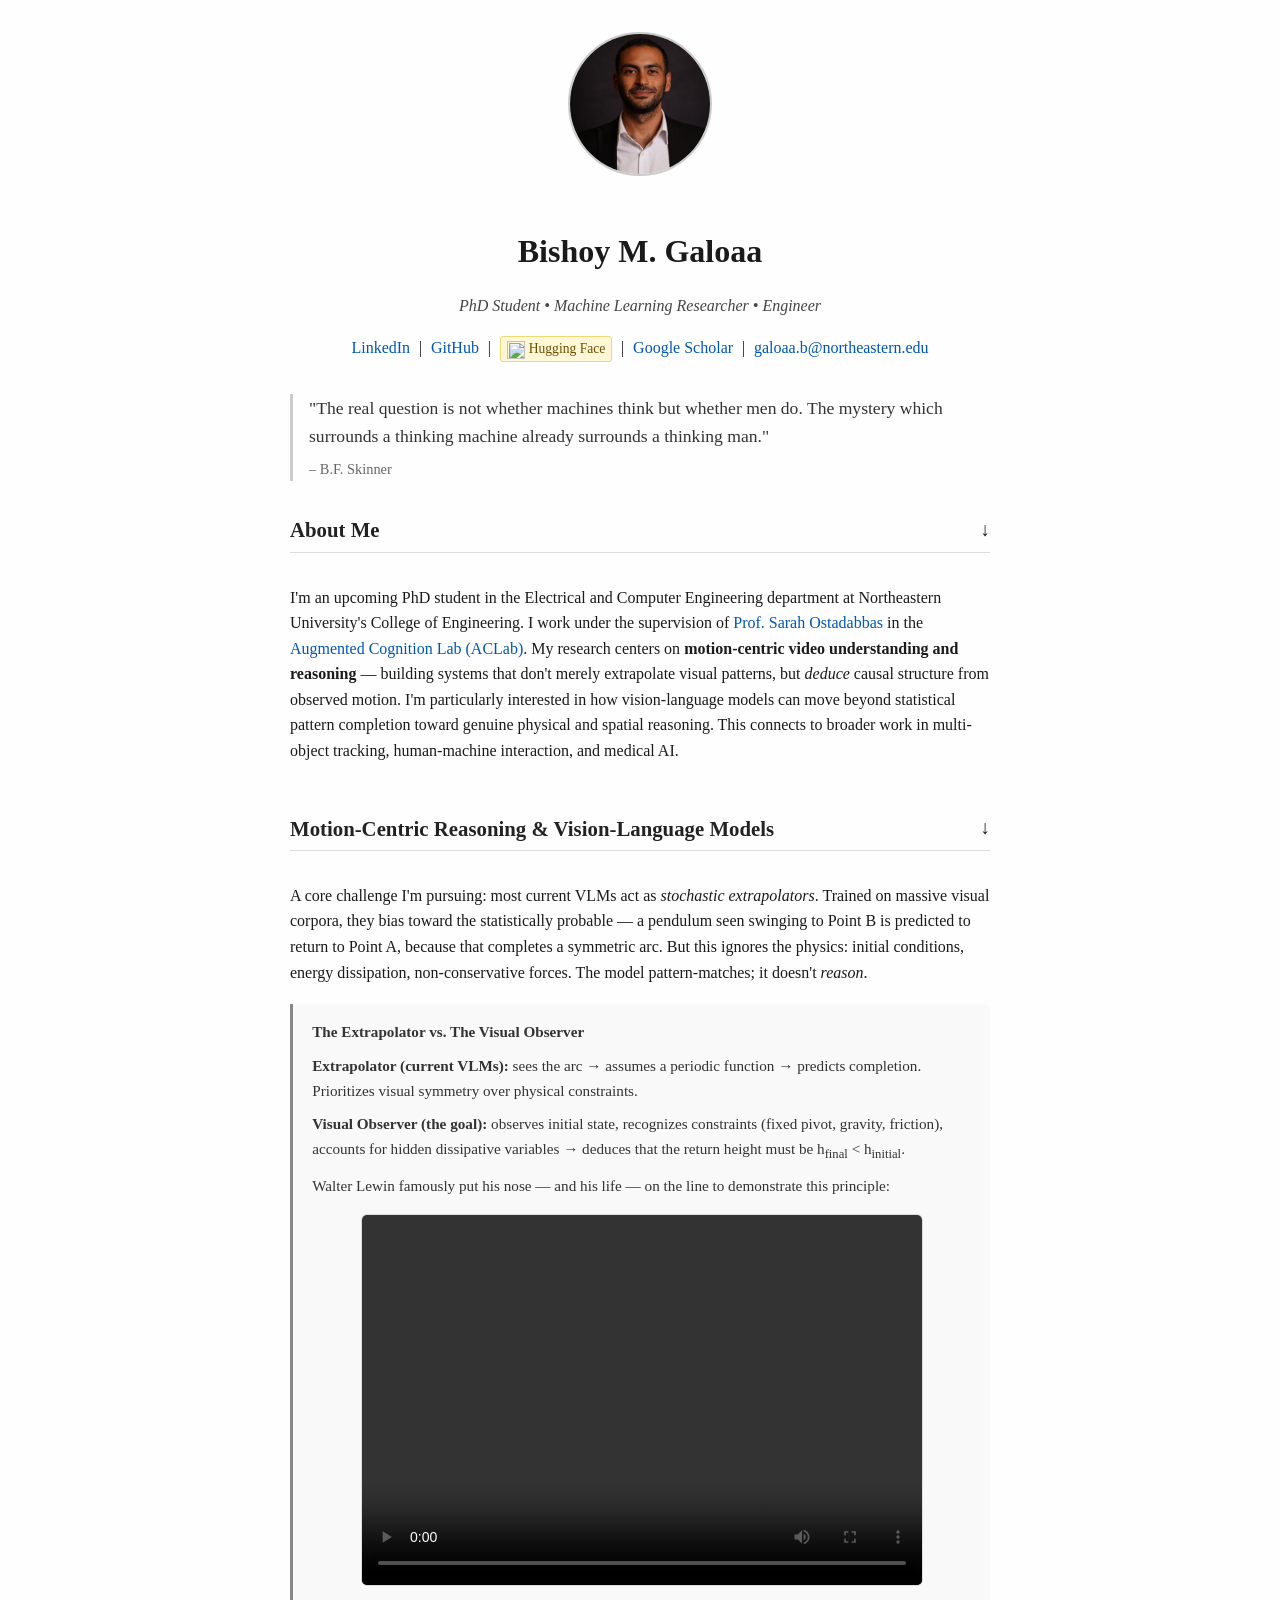
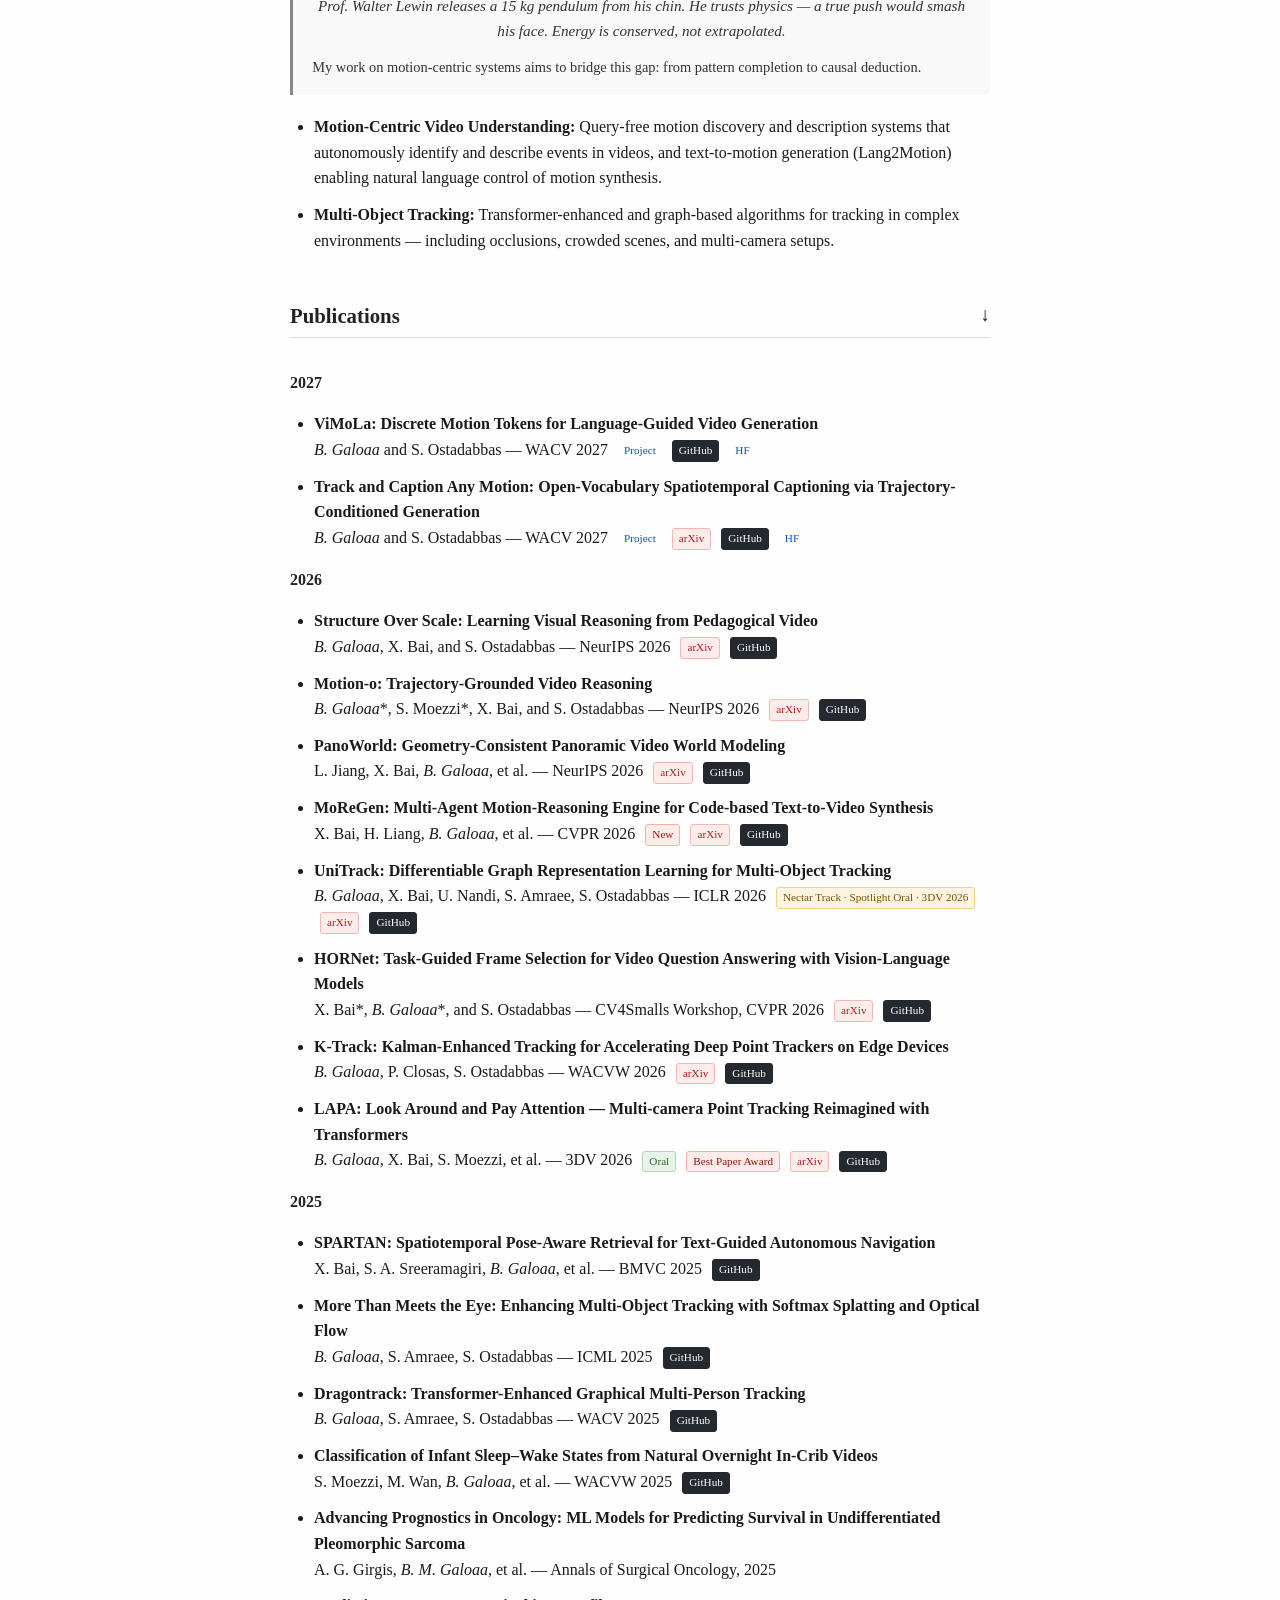
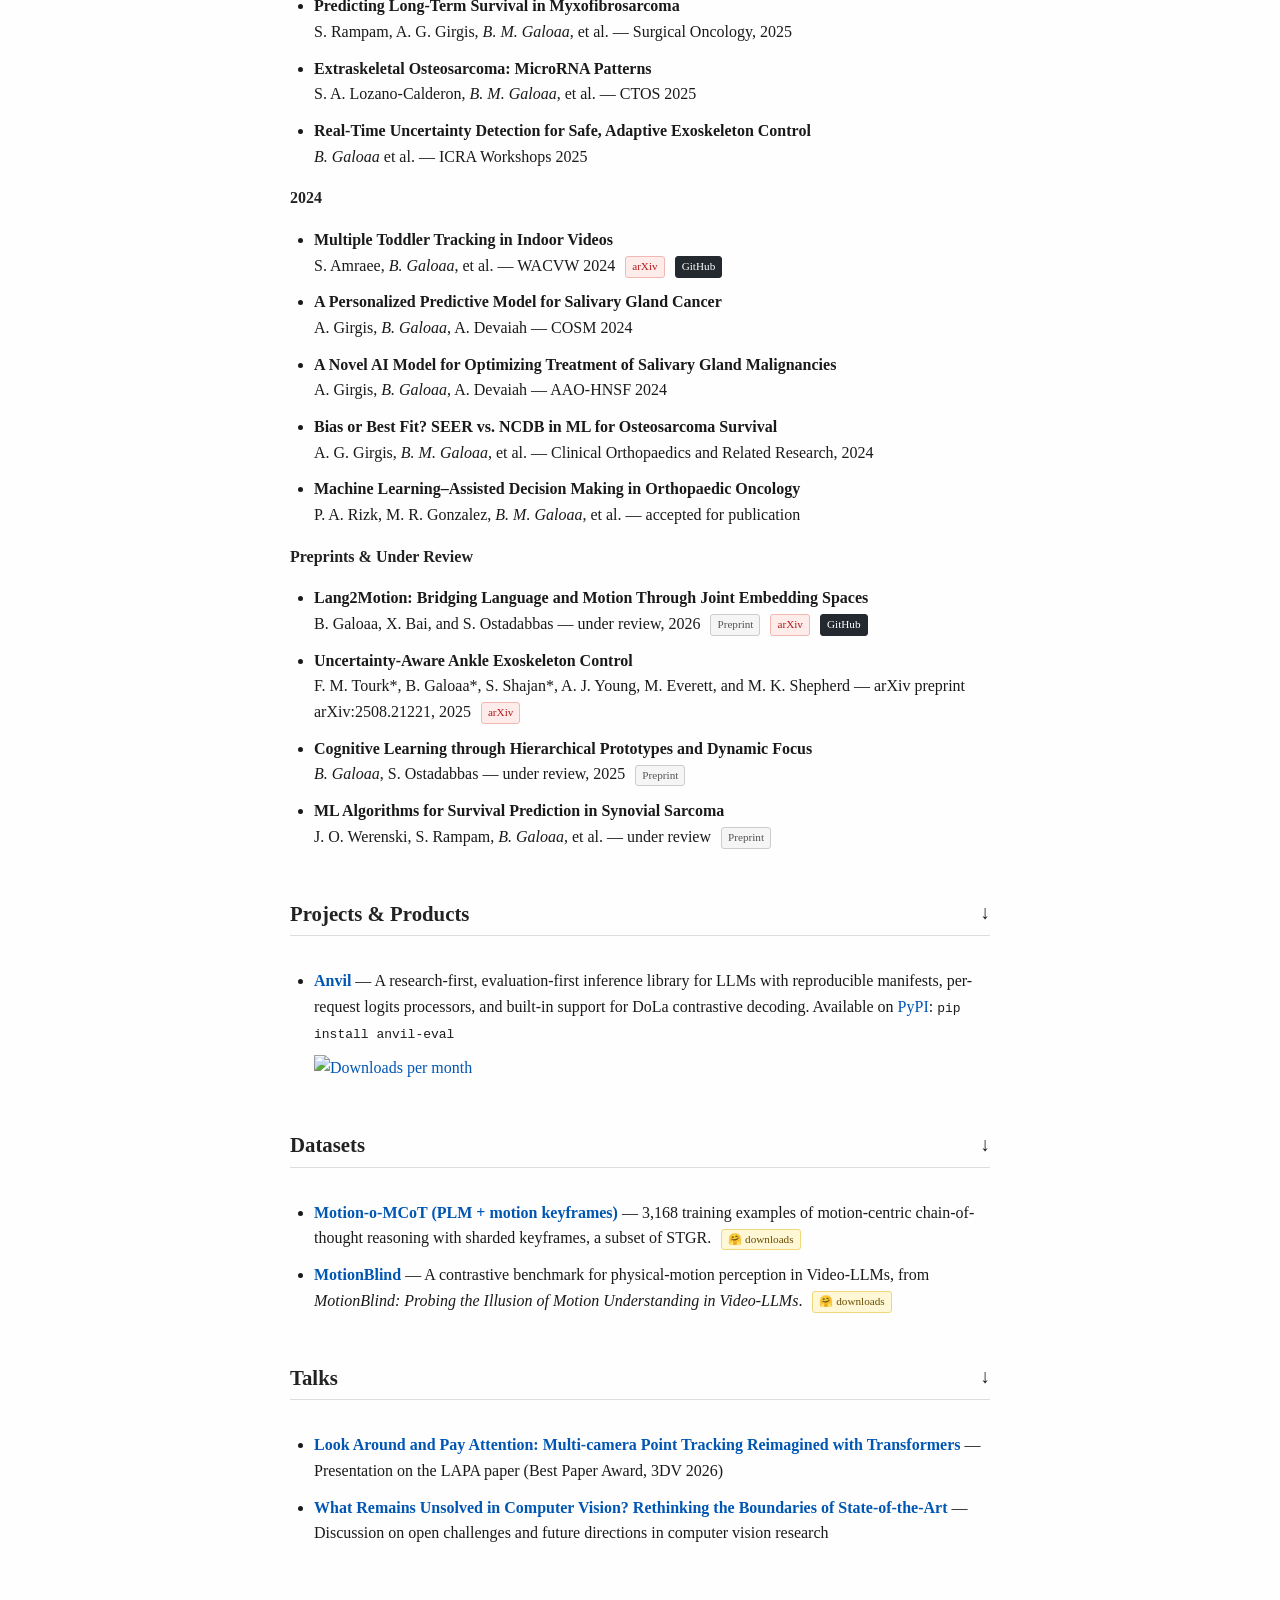
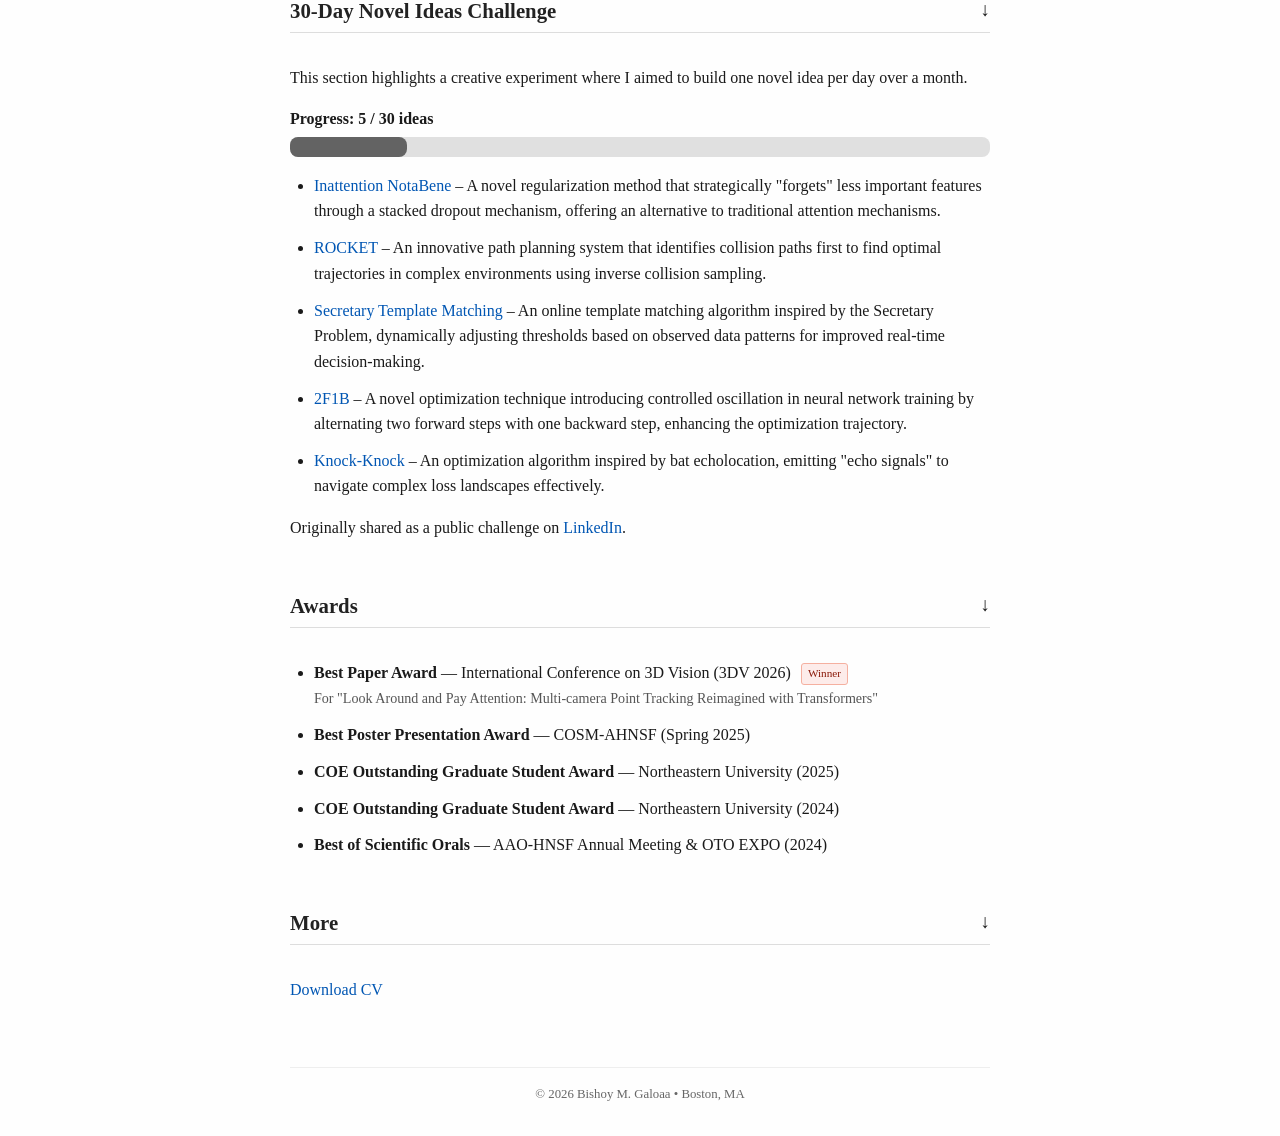
==== index.html @ f1ce05fa "Link WACV 2027 project pages for ViMoLa and TCAM Co-authored-by: Cursor <cursoragent@cursor.com>" ====
<!DOCTYPE html>
<html lang="en">
<head>
<meta charset="UTF-8">
<meta name="viewport" content="width=device-width, initial-scale=1.0">
<meta name="author" content="Bishoy M. Galoaa">
<title>Bishoy Galoaa</title>
<!-- Google tag (gtag.js) --> 
<script async src="https://www.googletagmanager.com/gtag/js?id=G-4E8G468480"></script> 
<script> 
window.dataLayer = window.dataLayer || []; 
function gtag(){dataLayer.push(arguments);} 
gtag('js', new Date()); 
gtag('config', 'G-4E8G468480'); 
</script>
<style>
/* Minimalist style for Bishoy Galoaa's academic site */
body {
    font-family: 'Georgia', serif;
    color: #1a1a1a;
    background-color: #fefefe;
    line-height: 1.6;
    margin: 0;
    padding: 0;
}

main {
    max-width: 700px;
    margin: 0 auto;
    padding: 2rem 1.5rem;
}

.hero {
    text-align: center;
    margin-bottom: 2rem;
}

.profile {
    width: 140px;
    height: 140px;
    object-fit: cover;
    border-radius: 50%;
    border: 2px solid #ccc;
    margin-bottom: 1rem;
}

h1 {
    font-size: 2rem;
    margin-bottom: 0.3rem;
}

.tagline {
    font-style: italic;
    color: #444;
}

.social-links {
    margin: 1rem 0;
}

.social-links a {
    margin: 0 0.3rem;
}

.quote {
    font-size: 1.1rem;
    margin: 2rem 0;
    padding-left: 1rem;
    border-left: 3px solid #ccc;
    color: #333;
    font-family: 'Palatino Linotype', serif;
}

.quote span {
    display: block;
    font-size: 0.9rem;
    color: #666;
    margin-top: 0.5rem;
}

section {
    margin-bottom: 2rem;
}

.section-header {
    cursor: pointer;
    display: flex;
    justify-content: space-between;
    align-items: center;
    border-bottom: 1px solid #ddd;
    padding-bottom: 0.3rem;
    margin-bottom: 1rem;
}

h2 {
    font-size: 1.3rem;
    color: #222;
    margin: 0;
}

.toggle-icon {
    font-size: 1.2rem;
    transition: transform 0.3s ease;
}

.collapsed .toggle-icon {
    transform: rotate(-90deg);
}

.section-content {
    transition: max-height 0.5s ease, opacity 0.3s ease;
    max-height: 1000px;
    opacity: 1;
    overflow: hidden;
}

.collapsed .section-content {
    max-height: 0;
    opacity: 0;
    margin-top: 0;
    margin-bottom: 0;
}

ul {
    list-style: disc;
    padding-left: 1.5rem;
    overflow-wrap: break-word;
    word-wrap: break-word;
}

li {
    margin-bottom: 0.7rem;
    max-width: 100%;
    box-sizing: border-box;
    word-wrap: break-word;
    overflow-wrap: break-word;
    hyphens: auto;
}

.section-content {
    word-wrap: break-word;
    overflow-wrap: break-word;
    max-width: 100%;
    box-sizing: border-box;
}

a {
    color: #0056b3;
    text-decoration: none;
}

a:hover {
    text-decoration: underline;
}

.links ul {
    list-style: none;
    padding-left: 0;
}

.links li {
    margin-bottom: 0.5rem;
}

footer {
    text-align: center;
    font-size: 0.8rem;
    color: #666;
    margin-top: 3rem;
    padding-top: 1rem;
    border-top: 1px solid #eee;
}

/* Enhanced interactive dropdown styles */
.dropdown {
    position: relative;
    display: inline-block;
    color: #0056b3;
    border-bottom: 1px dotted #0056b3;
    cursor: pointer;
}

.dropdown-text {
    display: inline-block;
    color: inherit;
}

.dropdown-content {
    visibility: hidden;
    position: absolute;
    background-color: white;
    min-width: 180px;
    box-shadow: 0px 4px 12px rgba(0,0,0,0.15);
    border-radius: 6px;
    padding: 0;
    z-index: 1;
    opacity: 0;
    transform: translateY(10px);
    transition: opacity 0.3s, transform 0.3s;
    left: 50%;
    margin-left: -90px; /* Half of the min-width */
    top: 100%;
    margin-top: 8px;
    overflow: hidden;
}

.dropdown-content:before {
    content: '';
    position: absolute;
    top: -8px;
    left: 50%;
    margin-left: -8px;
    width: 0;
    height: 0;
    border-left: 8px solid transparent;
    border-right: 8px solid transparent;
    border-bottom: 8px solid white;
}

.dropdown-content.active {
    visibility: visible;
    opacity: 1;
    transform: translateY(0);
}

.dropdown-content a {
    color: #0056b3;
    padding: 12px 16px;
    text-decoration: none;
    display: block;
    text-align: left;
    border-bottom: 1px solid #f2f2f2;
    transition: background-color 0.2s;
}

.dropdown-content a:last-child {
    border-bottom: none;
}

.dropdown-content a:hover {
    background-color: #f5f8fa;
    text-decoration: none;
}

.dropdown-content a i {
    margin-right: 8px;
    opacity: 0.7;
}

.insight-box {
    background: #f9f9f9;
    border-left: 3px solid #888;
    padding: 1rem 1.2rem;
    margin: 1.2rem 0;
    border-radius: 0 6px 6px 0;
}
.insight-box p { margin: 0 0 0.6rem 0; font-size: 0.95rem; color: #333; }
.insight-box p:last-child { margin-bottom: 0; }
.video-wrap {
    position: relative;
    padding-bottom: 56.25%;
    height: 0;
    overflow: hidden;
    margin: 1rem auto 0.5rem auto;
    border-radius: 6px;
    border: 1px solid #ddd;
    max-width: 560px;
}
.video-wrap video {
    position: absolute;
    top: 0; left: 0;
    width: 100%; height: 100%;
    border: 0;
}
.video-caption {
    font-size: 0.82rem;
    color: #555;
    font-style: italic;
    text-align: center;
    margin-top: 0.3rem;
}

.badge {
    display: inline-block;
    font-size: 0.7rem;
    font-family: 'Georgia', serif;
    padding: 1px 6px;
    border-radius: 3px;
    margin-left: 6px;
    vertical-align: middle;
}
.badge-oral { background: #e8f4e8; color: #2a6e2a; border: 1px solid #b0d8b0; }
.badge-spotlight { background: #fff4e0; color: #7a4f00; border: 1px solid #f5d080; }
.badge-nominee { background: #f0eaff; color: #4a2a8a; border: 1px solid #c5aff0; }
.badge-preprint { background: #f5f5f5; color: #555; border: 1px solid #ccc; }
.badge-link { text-decoration: none; }
.badge-link:hover { text-decoration: underline; }
.badge-arxiv { background: #fdecea; color: #b31b1b; border: 1px solid #f0b8b0; }
.badge-github { background: #24292f; color: #fff; border: 1px solid #24292f; }
.badge-hf { background: #fff7d6; color: #6b4e00; border: 1px solid #f0d878; }
.badge-new { background: #fdecea; color: #8a1a0a; border: 1px solid #f5b0a0; }
</style>
</head>
<body>
<main>
    <section class="hero">
        <img src="resources/1727639612700.jpeg" alt="Bishoy Galoaa" class="profile">
        <h1>Bishoy M. Galoaa</h1>
        <p class="tagline">PhD Student • Machine Learning Researcher • Engineer</p>
        <div class="social-links">
            <a href="https://www.linkedin.com/in/bishoy-galoaa-153668149/" target="_blank">LinkedIn</a> |
            <a href="https://github.com/bishoymoussa" target="_blank">GitHub</a> |
            <a class="badge badge-link badge-hf" href="https://huggingface.co/bishoygaloaa" target="_blank" rel="noopener noreferrer" style="font-size: 0.85rem; white-space: nowrap;"><img src="https://huggingface.co/front/assets/huggingface_logo-noborder.svg" alt="" width="18" height="18" style="vertical-align: middle; margin-right: 4px;">Hugging Face</a> |
            <a href="https://scholar.google.com/citations?user=tuwQ2GgAAAAJ&hl=en" target="_blank">Google Scholar</a> |
            <a href="mailto:galoaa.b@northeastern.edu">galoaa.b@northeastern.edu</a>
        </div>
    </section>
    
    <blockquote class="quote">
        "The real question is not whether machines think but whether men do. The mystery which surrounds a thinking machine already surrounds a thinking man."<br>
        <span>– B.F. Skinner</span>
    </blockquote>
    
    <section>
        <div class="section-header" onclick="toggleSection(this.parentNode)">
            <h2>About Me</h2>
            <span class="toggle-icon">↓</span>
        </div>
        <div class="section-content">
            <p>I'm an upcoming PhD student in the Electrical and Computer Engineering department at Northeastern University's College of Engineering. I work under the supervision of <a href="https://coe.northeastern.edu/people/ostadabbas-sarah/" target="_blank">Prof. Sarah Ostadabbas</a> in the <a href="https://ostadabbas.sites.northeastern.edu/" target="_blank">Augmented Cognition Lab (ACLab)</a>. My research centers on <strong>motion-centric video understanding and reasoning</strong> — building systems that don't merely extrapolate visual patterns, but <em>deduce</em> causal structure from observed motion. I'm particularly interested in how vision-language models can move beyond statistical pattern completion toward genuine physical and spatial reasoning. This connects to broader work in multi-object tracking, human-machine interaction, and medical AI.</p>
        </div>
    </section>
    
    <section>
        <div class="section-header" onclick="toggleSection(this.parentNode)">
            <h2>Motion-Centric Reasoning &amp; Vision-Language Models</h2>
            <span class="toggle-icon">↓</span>
        </div>
        <div class="section-content">
            <p>A core challenge I'm pursuing: most current VLMs act as <em>stochastic extrapolators</em>. Trained on massive visual corpora, they bias toward the statistically probable — a pendulum seen swinging to Point B is predicted to return to Point A, because that completes a symmetric arc. But this ignores the physics: initial conditions, energy dissipation, non-conservative forces. The model pattern-matches; it doesn't <em>reason</em>.</p>

            <div class="insight-box">
                <p><strong>The Extrapolator vs. The Visual Observer</strong></p>
                <p><strong>Extrapolator (current VLMs):</strong> sees the arc → assumes a periodic function → predicts completion. Prioritizes visual symmetry over physical constraints.</p>
                <p><strong>Visual Observer (the goal):</strong> observes initial state, recognizes constraints (fixed pivot, gravity, friction), accounts for hidden dissipative variables → deduces that the return height must be h<sub>final</sub> &lt; h<sub>initial</sub>.</p>
                <p>Walter Lewin famously put his nose — and his life — on the line to demonstrate this principle:</p>
                <div class="video-wrap">
                    <video controls autoplay width="560" height="315">
                        <source src="resources/motion_demo.mp4" type="video/mp4">
                        Your browser does not support the video tag.
                    </video>
                </div>
                <p class="video-caption">Prof. Walter Lewin releases a 15 kg pendulum from his chin. He trusts physics — a true push would smash his face. Energy is conserved, not extrapolated.</p>
                <p style="margin-top:0.8rem; font-size:0.9rem;">My work on motion-centric systems aims to bridge this gap: from pattern completion to causal deduction.</p>
            </div>

            <ul>
                <li><strong>Motion-Centric Video Understanding:</strong> Query-free motion discovery and description systems that autonomously identify and describe events in videos, and text-to-motion generation (Lang2Motion) enabling natural language control of motion synthesis.</li>
                <li><strong>Multi-Object Tracking:</strong> Transformer-enhanced and graph-based algorithms for tracking in complex environments — including occlusions, crowded scenes, and multi-camera setups.</li>
                <li><strong>Spatial Reasoning in VLMs:</strong> Learning structured spatial and counting reasoning from pedagogically-organized video content.</li>
                <li><strong>Human-Machine Interaction:</strong> Motion analysis and uncertainty-aware anomaly detection for exoskeleton control and rehabilitation.</li>
                <li><strong>Medical AI:</strong> Personalized prognostic models for oncology via interpretable machine learning.</li>
            </ul>
        </div>
    </section>
    
    <section>
        <div class="section-header" onclick="toggleSection(this.parentNode)">
            <h2>Publications</h2>
            <span class="toggle-icon">↓</span>
        </div>
        <div class="section-content" style="display: block; max-height: none; opacity: 1;">
            <p style="font-weight:bold; color:#222; margin-bottom:0.5rem;">2027</p>
            <ul>
                <li>
                    <strong>ViMoLa: Discrete Motion Tokens for Language-Guided Video Generation</strong><br>
                    <em>B. Galoaa</em> and S. Ostadabbas — WACV 2027
                    <a class="badge badge-link" href="https://ostadabbas.github.io/ViMoLa/" target="_blank">Project</a>
                    <a class="badge badge-link badge-github" href="https://github.com/ostadabbas/ViMoLa" target="_blank">GitHub</a>
                    <a class="badge badge-link" href="https://huggingface.co/bishoygaloaa/ViMoLa" target="_blank">HF</a>
                </li>
                <li>
                    <strong>Track and Caption Any Motion: Open-Vocabulary Spatiotemporal Captioning via Trajectory-Conditioned Generation</strong><br>
                    <em>B. Galoaa</em> and S. Ostadabbas — WACV 2027
                    <a class="badge badge-link" href="https://ostadabbas.github.io/TCAM.io/" target="_blank">Project</a>
                    <a class="badge badge-link badge-arxiv" href="https://arxiv.org/abs/2512.10607" target="_blank">arXiv</a>
                    <a class="badge badge-link badge-github" href="https://github.com/ostadabbas/TCAM-Track-and-Caption-Any-Motion" target="_blank">GitHub</a>
                    <a class="badge badge-link" href="https://huggingface.co/bishoygaloaa/tcam" target="_blank">HF</a>
                </li>
            </ul>

            <p style="font-weight:bold; color:#222; margin-bottom:0.5rem;">2026</p>
            <ul>
                <li>
                    <strong>Structure Over Scale: Learning Visual Reasoning from Pedagogical Video</strong><br>
                    <em>B. Galoaa</em>, X. Bai, and S. Ostadabbas — NeurIPS 2026
                    <a class="badge badge-link badge-arxiv" href="https://arxiv.org/abs/2601.23251" target="_blank">arXiv</a>
                    <a class="badge badge-link badge-github" href="https://github.com/ostadabbas/SoS-Structure-Over-Scale" target="_blank">GitHub</a>
                </li>
                <li>
                    <strong>Motion-o: Trajectory-Grounded Video Reasoning</strong><br>
                    <em>B. Galoaa</em>*, S. Moezzi*, X. Bai, and S. Ostadabbas — NeurIPS 2026
                    <a class="badge badge-link badge-arxiv" href="https://arxiv.org/abs/2603.18856" target="_blank">arXiv</a>
                    <a class="badge badge-link badge-github" href="https://github.com/ostadabbas/Motion-o" target="_blank">GitHub</a>
                </li>
                <li>
                    <strong>PanoWorld: Geometry-Consistent Panoramic Video World Modeling</strong><br>
                    L. Jiang, X. Bai, <em>B. Galoaa</em>, et al. — NeurIPS 2026
                    <a class="badge badge-link badge-arxiv" href="https://arxiv.org/abs/2605.15391" target="_blank">arXiv</a>
                    <a class="badge badge-link badge-github" href="https://github.com/ostadabbas/PanoWorld" target="_blank">GitHub</a>
                </li>
                <li>
                    <strong>MoReGen: Multi-Agent Motion-Reasoning Engine for Code-based Text-to-Video Synthesis</strong><br>
                    X. Bai, H. Liang, <em>B. Galoaa</em>, et al. — CVPR 2026
                    <span class="badge badge-new">New</span>
                    <a class="badge badge-link badge-arxiv" href="https://arxiv.org/abs/2512.04221" target="_blank">arXiv</a>
                    <a class="badge badge-link badge-github" href="https://github.com/ostadabbas/MoReGen-Multi-Agent-Motion-Reasoning-Engine" target="_blank">GitHub</a>
                </li>
                <li>
                    <strong>UniTrack: Differentiable Graph Representation Learning for Multi-Object Tracking</strong><br>
                    <em>B. Galoaa</em>, X. Bai, U. Nandi, S. Amraee, S. Ostadabbas — ICLR 2026
                    <span class="badge badge-spotlight">Nectar Track · Spotlight Oral · 3DV 2026</span>
                    <a class="badge badge-link badge-arxiv" href="https://arxiv.org/abs/2602.05037" target="_blank">arXiv</a>
                    <a class="badge badge-link badge-github" href="https://github.com/ostadabbas/UniTrack" target="_blank">GitHub</a>
                </li>
                <li>
                    <strong>HORNet: Task-Guided Frame Selection for Video Question Answering with Vision-Language Models</strong><br>
                    X. Bai*, <em>B. Galoaa</em>*, and S. Ostadabbas — CV4Smalls Workshop, CVPR 2026
                    <a class="badge badge-link badge-arxiv" href="https://arxiv.org/abs/2603.18850" target="_blank">arXiv</a>
                    <a class="badge badge-link badge-github" href="https://github.com/ostadabbas/HORNet" target="_blank">GitHub</a>
                </li>
                <li>
                    <strong>K-Track: Kalman-Enhanced Tracking for Accelerating Deep Point Trackers on Edge Devices</strong><br>
                    <em>B. Galoaa</em>, P. Closas, S. Ostadabbas — WACVW 2026
                    <a class="badge badge-link badge-arxiv" href="https://arxiv.org/abs/2512.10628" target="_blank">arXiv</a>
                    <a class="badge badge-link badge-github" href="https://github.com/ostadabbas/K-Track-Kalman-Enhanced-Tracking" target="_blank">GitHub</a>
                </li>
                <li>
                    <strong>LAPA: Look Around and Pay Attention — Multi-camera Point Tracking Reimagined with Transformers</strong><br>
                    <em>B. Galoaa</em>, X. Bai, S. Moezzi, et al. — 3DV 2026
                    <span class="badge badge-oral">Oral</span>
                    <span class="badge badge-new">Best Paper Award</span>
                    <a class="badge badge-link badge-arxiv" href="https://arxiv.org/abs/2512.04213" target="_blank">arXiv</a>
                    <a class="badge badge-link badge-github" href="https://github.com/ostadabbas/Look-Around-and-Pay-Attention-LAPA-" target="_blank">GitHub</a>
                </li>
            </ul>

            <p style="font-weight:bold; color:#222; margin-bottom:0.5rem; margin-top:1rem;">2025</p>
            <ul>
                <li><strong>SPARTAN: Spatiotemporal Pose-Aware Retrieval for Text-Guided Autonomous Navigation</strong><br>
                    X. Bai, S. A. Sreeramagiri, <em>B. Galoaa</em>, et al. — BMVC 2025
                    <a class="badge badge-link badge-github" href="https://github.com/ostadabbas/SPARTAN" target="_blank">GitHub</a>
                </li>
                <li><strong>More Than Meets the Eye: Enhancing Multi-Object Tracking with Softmax Splatting and Optical Flow</strong><br>
                    <em>B. Galoaa</em>, S. Amraee, S. Ostadabbas — ICML 2025
                    <a class="badge badge-link badge-github" href="https://github.com/ostadabbas/MOTE-More-Than-Meets-the-Eye-Tracking" target="_blank">GitHub</a>
                </li>
                <li><strong>Dragontrack: Transformer-Enhanced Graphical Multi-Person Tracking</strong><br>
                    <em>B. Galoaa</em>, S. Amraee, S. Ostadabbas — WACV 2025
                    <a class="badge badge-link badge-github" href="https://github.com/ostadabbas/DragonTrack" target="_blank">GitHub</a>
                </li>
                <li><strong>Classification of Infant Sleep–Wake States from Natural Overnight In-Crib Videos</strong><br>
                    S. Moezzi, M. Wan, <em>B. Galoaa</em>, et al. — WACVW 2025
                    <a class="badge badge-link badge-github" href="https://github.com/ostadabbas/Infant-Sleep-vs-Awake-Detection" target="_blank">GitHub</a>
                </li>
                <li><strong>Advancing Prognostics in Oncology: ML Models for Predicting Survival in Undifferentiated Pleomorphic Sarcoma</strong><br>
                    A. G. Girgis, <em>B. M. Galoaa</em>, et al. — Annals of Surgical Oncology, 2025</li>
                <li><strong>Predicting Long-Term Survival in Myxofibrosarcoma</strong><br>
                    S. Rampam, A. G. Girgis, <em>B. M. Galoaa</em>, et al. — Surgical Oncology, 2025</li>
                <li><strong>Extraskeletal Osteosarcoma: MicroRNA Patterns</strong><br>
                    S. A. Lozano-Calderon, <em>B. M. Galoaa</em>, et al. — CTOS 2025</li>
                <li><strong>Real-Time Uncertainty Detection for Safe, Adaptive Exoskeleton Control</strong><br>
                    <em>B. Galoaa</em> et al. — ICRA Workshops 2025</li>
            </ul>

            <p style="font-weight:bold; color:#222; margin-bottom:0.5rem; margin-top:1rem;">2024</p>
            <ul>
                <li><strong>Multiple Toddler Tracking in Indoor Videos</strong><br>
                    S. Amraee, <em>B. Galoaa</em>, et al. — WACVW 2024
                    <a class="badge badge-link badge-arxiv" href="https://arxiv.org/abs/2311.17656" target="_blank">arXiv</a>
                    <a class="badge badge-link badge-github" href="https://github.com/ostadabbas/Multiple-Toddler-Tracking" target="_blank">GitHub</a>
                </li>
                <li><strong>A Personalized Predictive Model for Salivary Gland Cancer</strong><br>
                    A. Girgis, <em>B. Galoaa</em>, A. Devaiah — COSM 2024</li>
                <li><strong>A Novel AI Model for Optimizing Treatment of Salivary Gland Malignancies</strong><br>
                    A. Girgis, <em>B. Galoaa</em>, A. Devaiah — AAO-HNSF 2024</li>
                <li><strong>Bias or Best Fit? SEER vs. NCDB in ML for Osteosarcoma Survival</strong><br>
                    A. G. Girgis, <em>B. M. Galoaa</em>, et al. — Clinical Orthopaedics and Related Research, 2024</li>
                <li><strong>Machine Learning–Assisted Decision Making in Orthopaedic Oncology</strong><br>
                    P. A. Rizk, M. R. Gonzalez, <em>B. M. Galoaa</em>, et al. — accepted for publication</li>
            </ul>

            <p style="font-weight:bold; color:#222; margin-bottom:0.5rem; margin-top:1rem;">Preprints &amp; Under Review</p>
            <ul>
                <li><strong>Lang2Motion: Bridging Language and Motion Through Joint Embedding Spaces</strong><br>
                    B. Galoaa, X. Bai, and S. Ostadabbas — under review, 2026
                    <span class="badge badge-preprint">Preprint</span>
                    <a class="badge badge-link badge-arxiv" href="https://arxiv.org/abs/2512.10617" target="_blank">arXiv</a>
                    <a class="badge badge-link badge-github" href="https://github.com/ostadabbas/Lang2Motion" target="_blank">GitHub</a>
                </li>
                <li><strong>Uncertainty-Aware Ankle Exoskeleton Control</strong><br>
                    F. M. Tourk*, B. Galoaa*, S. Shajan*, A. J. Young, M. Everett, and M. K. Shepherd — arXiv preprint arXiv:2508.21221, 2025
                    <a class="badge badge-link badge-arxiv" href="https://arxiv.org/abs/2508.21221" target="_blank">arXiv</a>
                </li>
                <li><strong>Cognitive Learning through Hierarchical Prototypes and Dynamic Focus</strong><br>
                    <em>B. Galoaa</em>, S. Ostadabbas — under review, 2025
                    <span class="badge badge-preprint">Preprint</span></li>
                <li><strong>ML Algorithms for Survival Prediction in Synovial Sarcoma</strong><br>
                    J. O. Werenski, S. Rampam, <em>B. Galoaa</em>, et al. — under review
                    <span class="badge badge-preprint">Preprint</span></li>
            </ul>
        </div>
    </section>

    <section>
        <div class="section-header" onclick="toggleSection(this.parentNode)">
            <h2>Projects & Products</h2>
            <span class="toggle-icon">↓</span>
        </div>
        <div class="section-content">
            <ul>
                <li><strong><a href="https://github.com/bishoymoussa/anvil" target="_blank">Anvil</a></strong> — A research-first, evaluation-first inference library for LLMs with reproducible manifests, per-request logits processors, and built-in support for DoLa contrastive decoding. Available on <a href="https://pypi.org/project/anvil-eval/" target="_blank">PyPI</a>: <code>pip install anvil-eval</code>
                <br><span style="margin-top: 0.5rem; display: inline-block;">
                    <a href="https://pepy.tech/project/anvil-eval" target="_blank">
                        <img src="https://static.pepy.tech/badge/anvil-eval/month" alt="Downloads per month" style="vertical-align: middle;">
                    </a>
                </span>
                </li>
            </ul>
        </div>
    </section>

    <section>
        <div class="section-header" onclick="toggleSection(this.parentNode)">
            <h2>Datasets</h2>
            <span class="toggle-icon">↓</span>
        </div>
        <div class="section-content">
            <ul>
                <li><strong><a href="https://huggingface.co/datasets/bishoygaloaa/Motion-o-MCoT-PLM-motion-keyframes" target="_blank">Motion-o-MCoT (PLM + motion keyframes)</a></strong> — 3,168 training examples of motion-centric chain-of-thought reasoning with sharded keyframes, a subset of STGR.
                    <a class="badge badge-link badge-hf" href="https://huggingface.co/datasets/bishoygaloaa/Motion-o-MCoT-PLM-motion-keyframes" target="_blank" data-hf-dataset="bishoygaloaa/Motion-o-MCoT-PLM-motion-keyframes">🤗 downloads</a>
                </li>
                <li><strong><a href="https://huggingface.co/datasets/augmentedcognitionlab/MotionBlind" target="_blank">MotionBlind</a></strong> — A contrastive benchmark for physical-motion perception in Video-LLMs, from <em>MotionBlind: Probing the Illusion of Motion Understanding in Video-LLMs</em>.
                    <a class="badge badge-link badge-hf" href="https://huggingface.co/datasets/augmentedcognitionlab/MotionBlind" target="_blank" data-hf-dataset="augmentedcognitionlab/MotionBlind">🤗 downloads</a>
                </li>
            </ul>
        </div>
    </section>

    <section>
        <div class="section-header" onclick="toggleSection(this.parentNode)">
            <h2>Talks</h2>
            <span class="toggle-icon">↓</span>
        </div>
        <div class="section-content">
            <ul>
                <li><strong><a href="https://www.youtube.com/watch?v=_YGwkrERpxs" target="_blank">Look Around and Pay Attention: Multi-camera Point Tracking Reimagined with Transformers</a></strong> — Presentation on the LAPA paper (Best Paper Award, 3DV 2026)</li>
                <li><strong><a href="https://www.youtube.com/watch?v=UDscAJ-t8a0" target="_blank">What Remains Unsolved in Computer Vision? Rethinking the Boundaries of State-of-the-Art</a></strong> — Discussion on open challenges and future directions in computer vision research</li>
            </ul>
        </div>
    </section>

    <section>
        <div class="section-header" onclick="toggleSection(this.parentNode)">
            <h2>30-Day Novel Ideas Challenge</h2>
            <span class="toggle-icon">↓</span>
        </div>
        <div class="section-content">
            <p>This section highlights a creative experiment where I aimed to build one novel idea per day over a month.</p>
    
            <!-- Progress bar -->
            <div style="margin: 1rem 0;">
                <label for="progress" style="display: block; font-weight: bold; margin-bottom: 0.3rem;">Progress: 5 / 30 ideas</label>
                <div style="background-color: #e0e0e0; border-radius: 8px; height: 20px; width: 100%;">
                    <div style="width: 16.66%; background-color: #636363; height: 100%; border-radius: 8px;"></div>
                </div>
            </div>
    
            <ul>
                <li><a href="https://github.com/bishoymoussa/inattention-notabene" target="_blank">Inattention NotaBene</a> – A novel regularization method that strategically "forgets" less important features through a stacked dropout mechanism, offering an alternative to traditional attention mechanisms.</li>
                <li><a href="https://github.com/bishoymoussa/ROCKET" target="_blank">ROCKET</a> – An innovative path planning system that identifies collision paths first to find optimal trajectories in complex environments using inverse collision sampling.</li>
                <li><a href="https://github.com/bishoymoussa/secretary-template-matching" target="_blank">Secretary Template Matching</a> – An online template matching algorithm inspired by the Secretary Problem, dynamically adjusting thresholds based on observed data patterns for improved real-time decision-making.</li>
                <li><a href="https://github.com/bishoymoussa/2F1B" target="_blank">2F1B</a> – A novel optimization technique introducing controlled oscillation in neural network training by alternating two forward steps with one backward step, enhancing the optimization trajectory.</li>
                <li><a href="https://github.com/bishoymoussa/knock-knock" target="_blank">Knock-Knock</a> – An optimization algorithm inspired by bat echolocation, emitting "echo signals" to navigate complex loss landscapes effectively.</li>
            </ul>
            <p>Originally shared as a public challenge on <a href="https://www.linkedin.com/in/bishoy-galoaa-153668149/" target="_blank">LinkedIn</a>.</p>
        </div>
    </section>
    
    <section>
        <div class="section-header" onclick="toggleSection(this.parentNode)">
            <h2>Awards</h2>
            <span class="toggle-icon">↓</span>
        </div>
        <div class="section-content">
            <ul>
                <li><strong>Best Paper Award</strong> — International Conference on 3D Vision (3DV 2026)
                    <span class="badge badge-new">Winner</span><br>
                    <span style="font-size:0.88rem; color:#555;">For "Look Around and Pay Attention: Multi-camera Point Tracking Reimagined with Transformers"</span></li>
                <li><strong>Best Poster Presentation Award</strong> — COSM-AHNSF (Spring 2025)</li>
                <li><strong>COE Outstanding Graduate Student Award</strong> — Northeastern University (2025)</li>
                <li><strong>COE Outstanding Graduate Student Award</strong> — Northeastern University (2024)</li>
                <li><strong>Best of Scientific Orals</strong> — AAO-HNSF Annual Meeting &amp; OTO EXPO (2024)</li>
            </ul>
        </div>
    </section>
    
    <section class="links">
        <div class="section-header" onclick="toggleSection(this.parentNode)">
            <h2>More</h2>
            <span class="toggle-icon">↓</span>
        </div>
        <div class="section-content">
            <ul>
                <li><a href="resources/CV_Bishoy_Galoaa_2026.pdf">Download CV</a></li>
                <!-- <li><a href="https://www.mgbmskoncology.org/" target="_blank">MGB MSK Oncology Tool</a></li> -->
                <!-- <li><a href="https://cancercloudai.org/" target="_blank">CancerCloud AI</a></li> -->
                <!-- <li><a href="mailto:galoaa.b@northeastern.edu">Email Me</a></li> -->
            </ul>
        </div>
    </section>
    
    <footer>
        &copy; 2026 Bishoy M. Galoaa • Boston, MA
    </footer>
</main>

<script>
    // Function to toggle section collapse
    function toggleSection(section) {
        section.classList.toggle('collapsed');
    }
    
    // Set up the Professor dropdown with click functionality
    document.addEventListener('DOMContentLoaded', function() {
        // Get the dropdown element
        const professorDropdown = document.getElementById('professor-dropdown');
        const professorDropdownContent = professorDropdown.querySelector('.dropdown-content');
        
        // Add click event to the dropdown
        professorDropdown.addEventListener('click', function(event) {
            // Stop event from bubbling up to parent elements
            event.stopPropagation();
            
            // Toggle active class on dropdown content
            professorDropdownContent.classList.toggle('active');
        });
        
        // Make sure clicking links in the dropdown doesn't close sections
        professorDropdownContent.addEventListener('click', function(event) {
            // Stop propagation to prevent section toggle
            event.stopPropagation();
        });
        
        // Close dropdown when clicking elsewhere on the page
        document.addEventListener('click', function() {
            professorDropdownContent.classList.remove('active');
        });
    });
</script>
<script>
document.querySelectorAll('[data-hf-dataset]').forEach(function(el){
    fetch('https://huggingface.co/api/datasets/'+el.dataset.hfDataset)
        .then(function(r){return r.json();})
        .then(function(d){ if (typeof d.downloads==='number') el.textContent='🤗 '+d.downloads.toLocaleString()+' downloads'; })
        .catch(function(){});
});
</script>
</body>
</html>
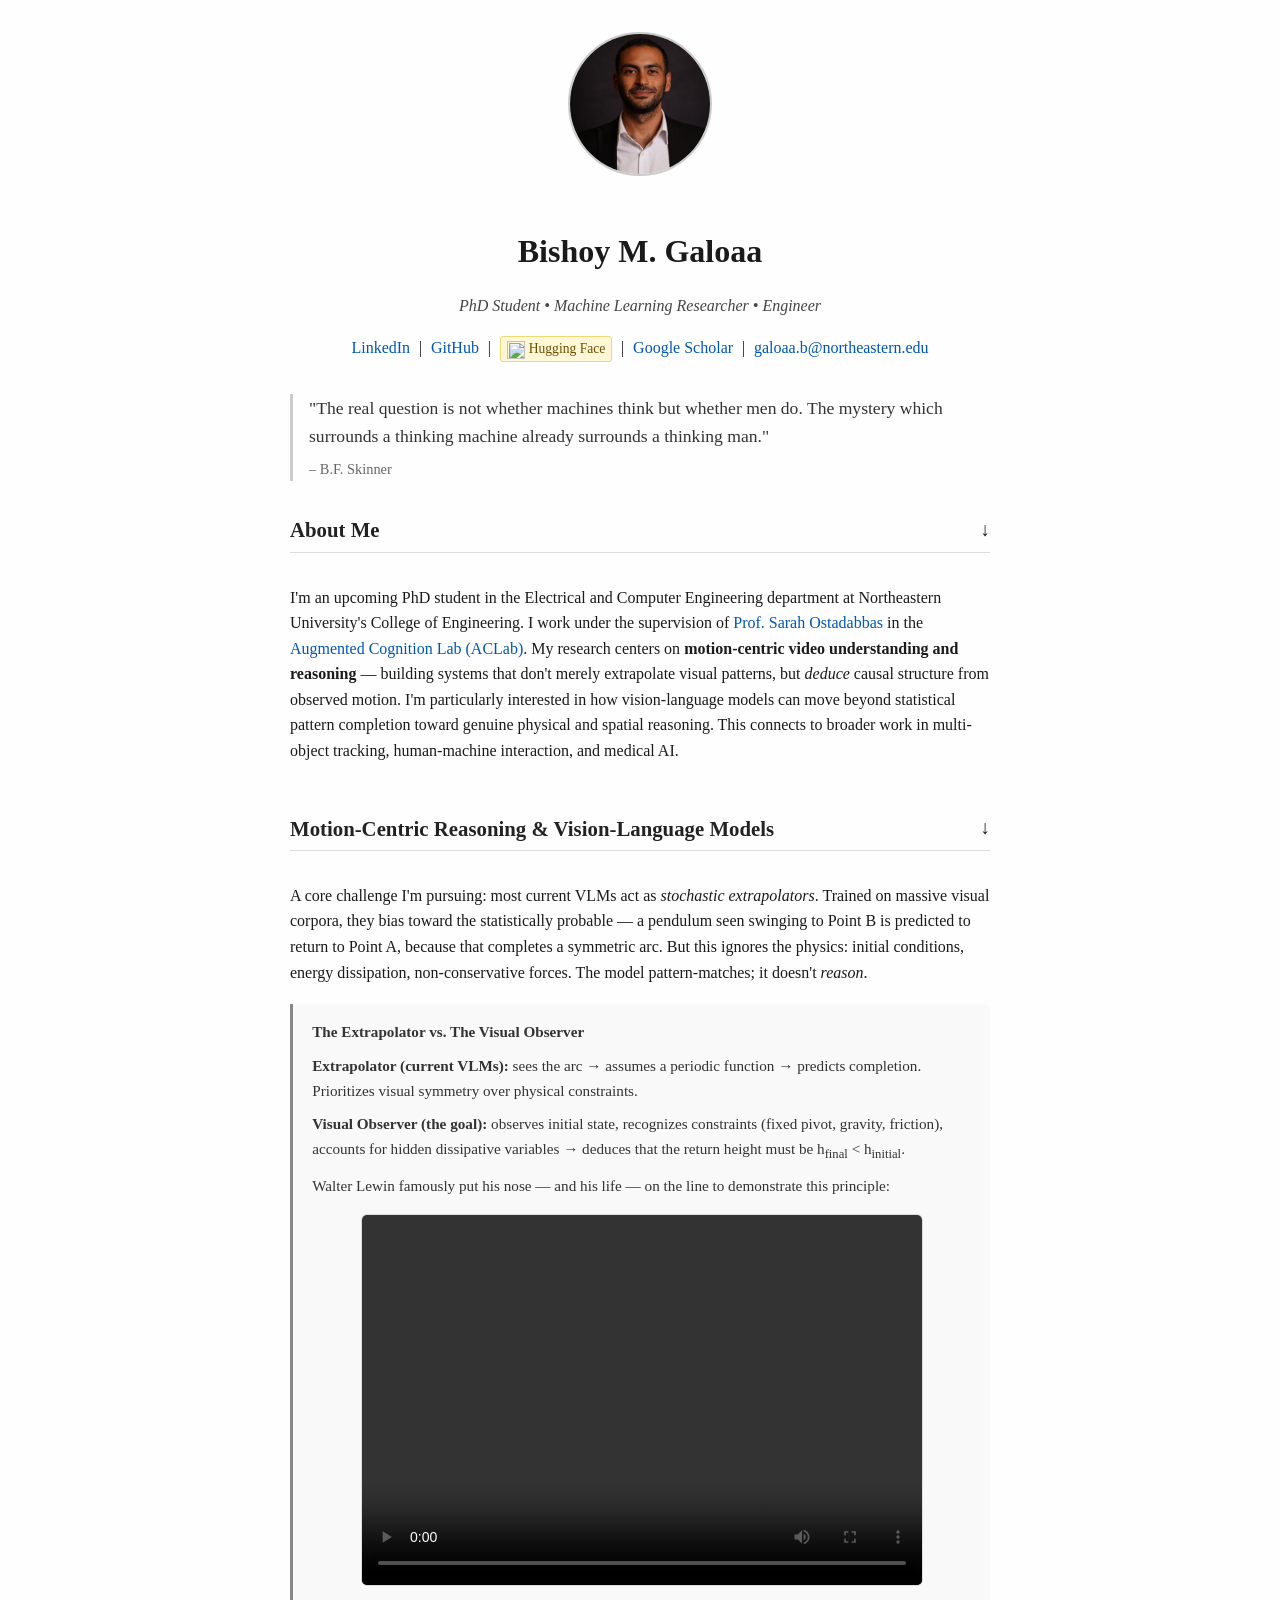
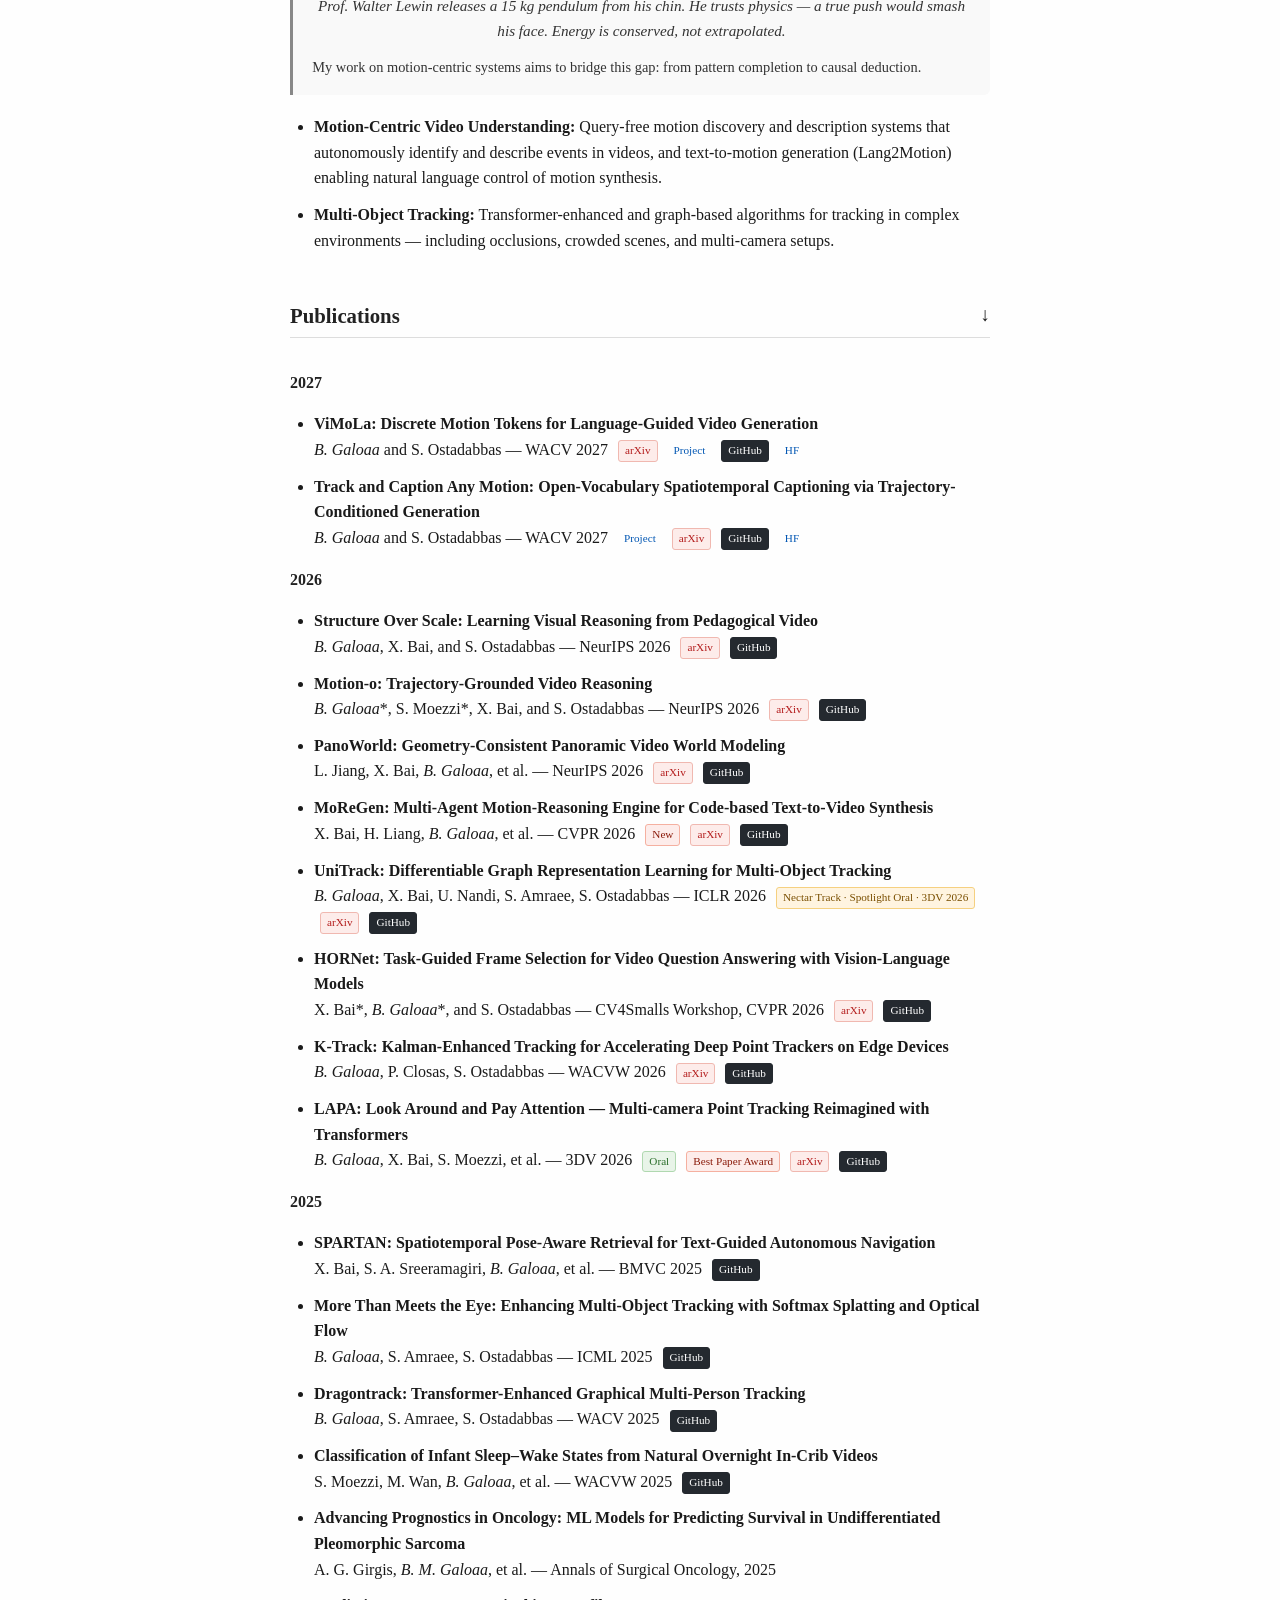
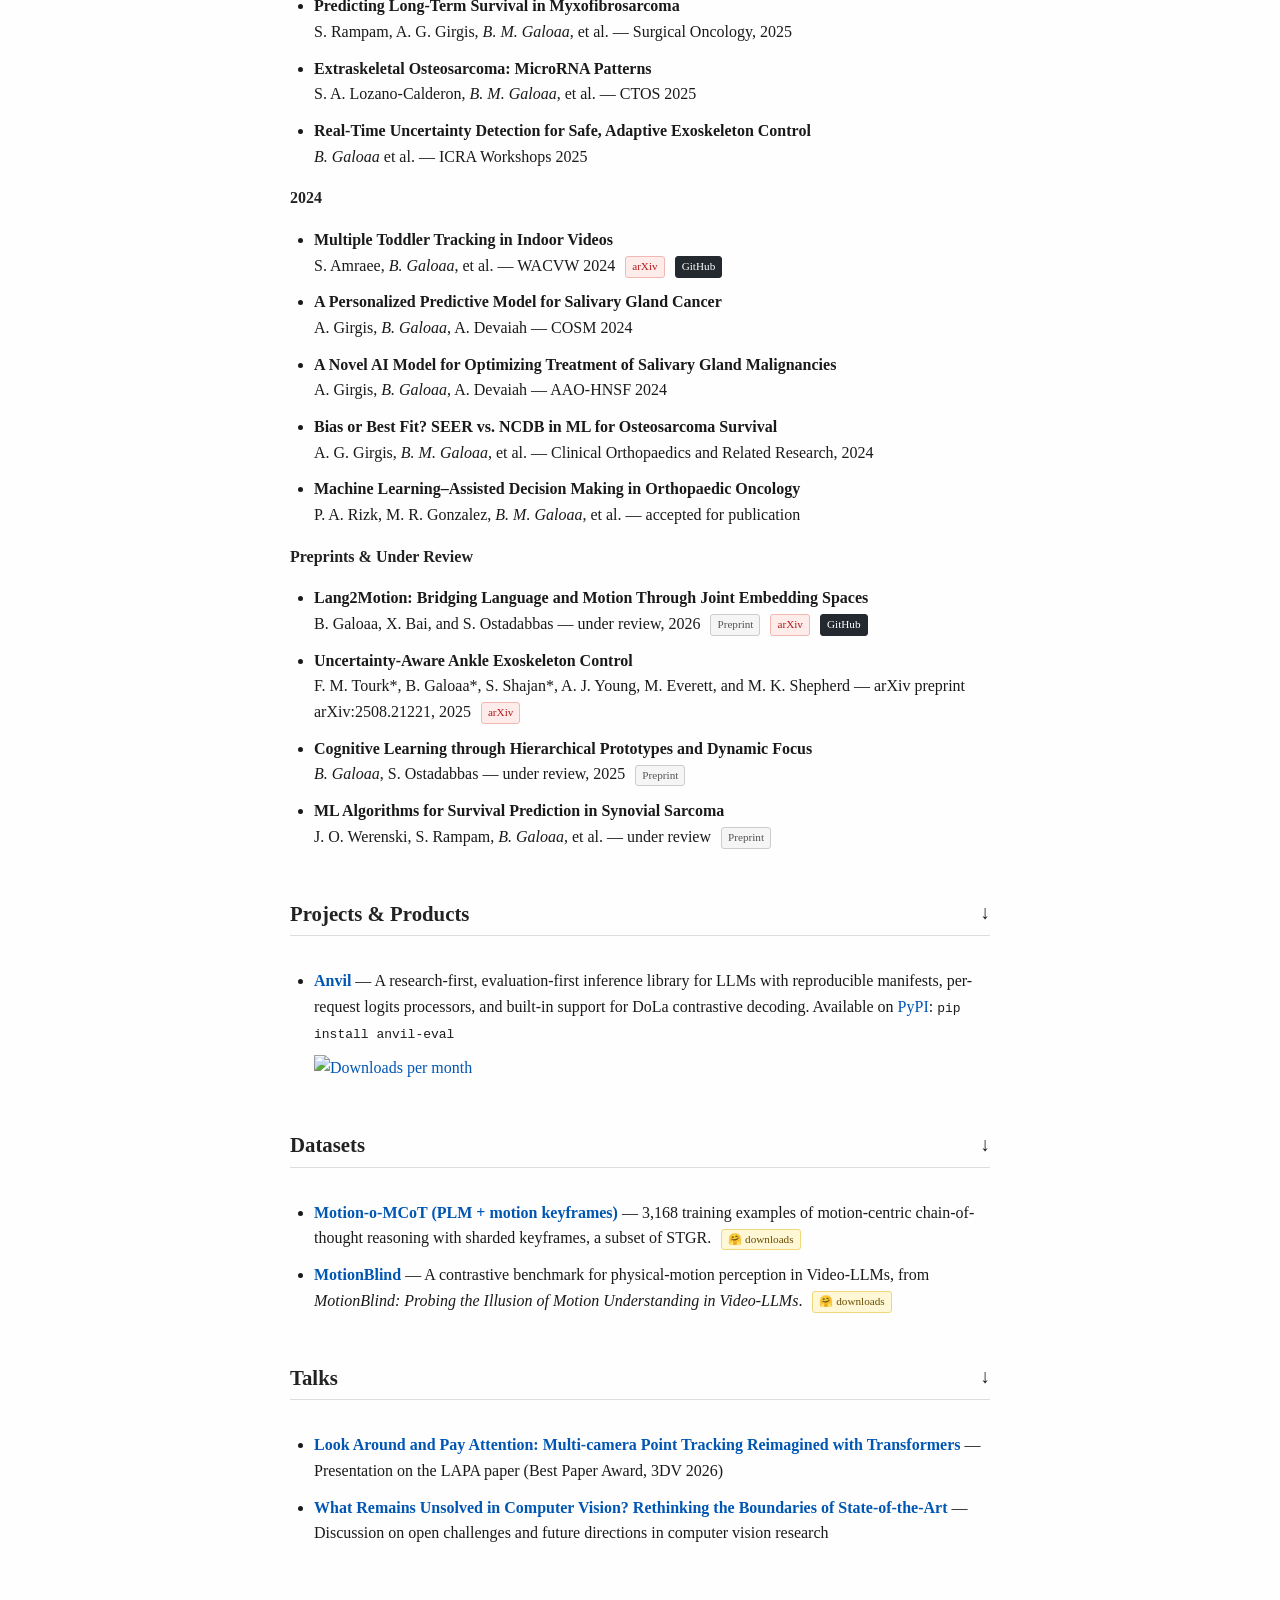
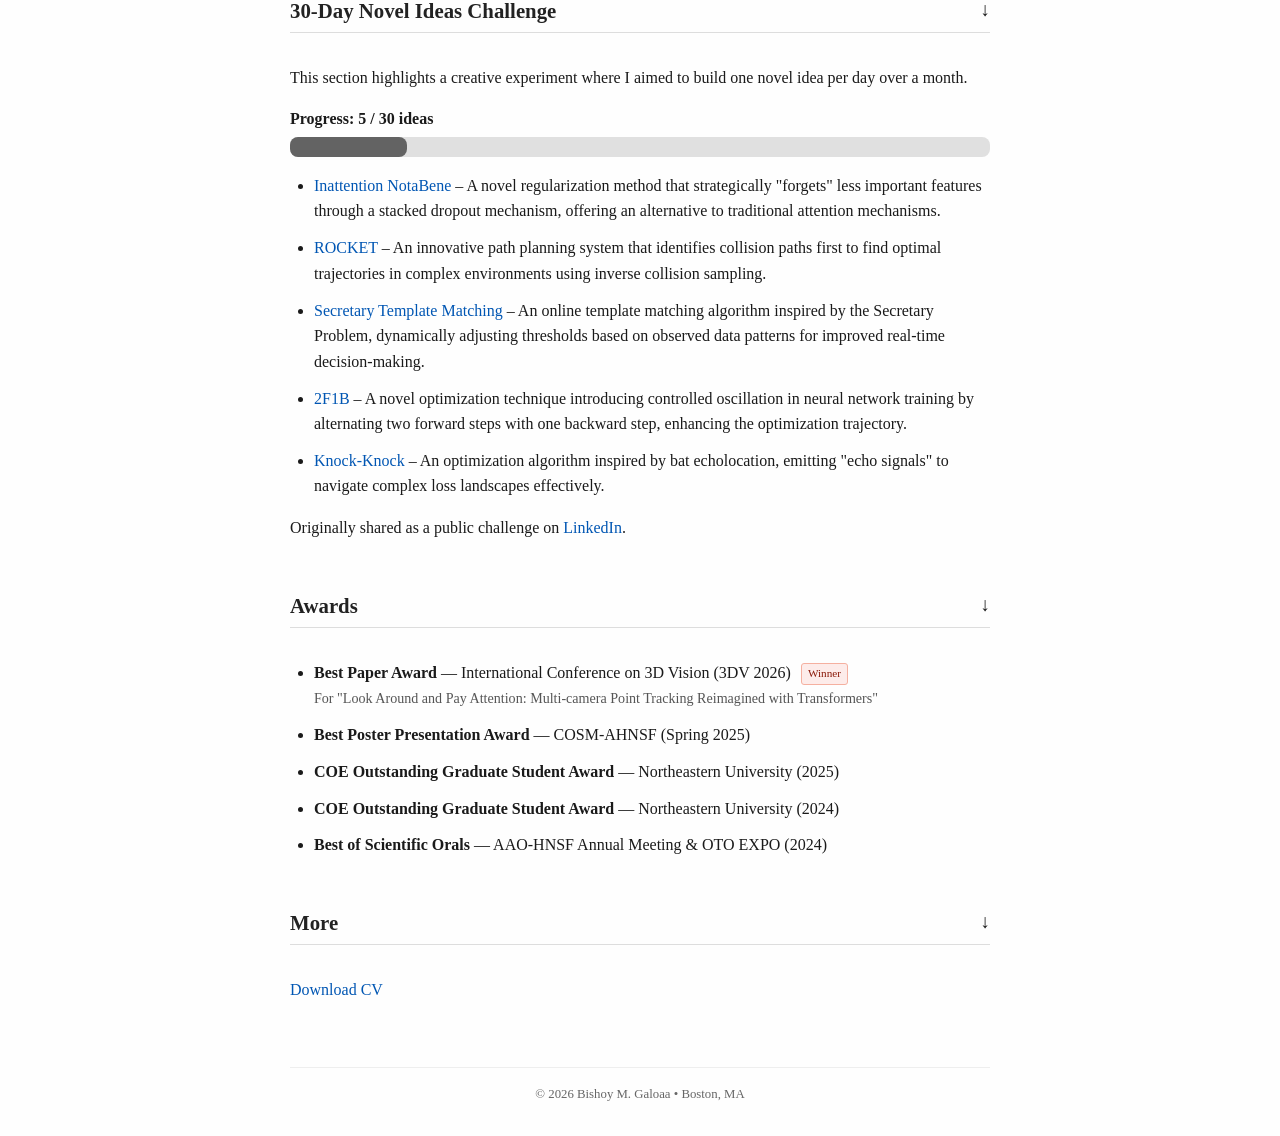
==== commit 1a6cd830: "Add arXiv links for ViMoLa and TCAM Co-authored-by: Cursor <cursoragent@cursor.com>" ====
--- a/index.html
+++ b/index.html
@@ -375,7 +375,8 @@
                 <li>
                     <strong>ViMoLa: Discrete Motion Tokens for Language-Guided Video Generation</strong><br>
                     <em>B. Galoaa</em> and S. Ostadabbas — WACV 2027
-                    <a class="badge badge-link" href="https://ostadabbas.github.io/ViMoLa/" target="_blank">Project</a>
+                    <a class="badge badge-link badge-arxiv" href="https://arxiv.org/abs/2610.25595" target="_blank">arXiv</a>
+                    <a class="badge badge-link" href="https://bishoymoussa.github.io/ViMoLa.io/" target="_blank">Project</a>
                     <a class="badge badge-link badge-github" href="https://github.com/ostadabbas/ViMoLa" target="_blank">GitHub</a>
                     <a class="badge badge-link" href="https://huggingface.co/bishoygaloaa/ViMoLa" target="_blank">HF</a>
                 </li>
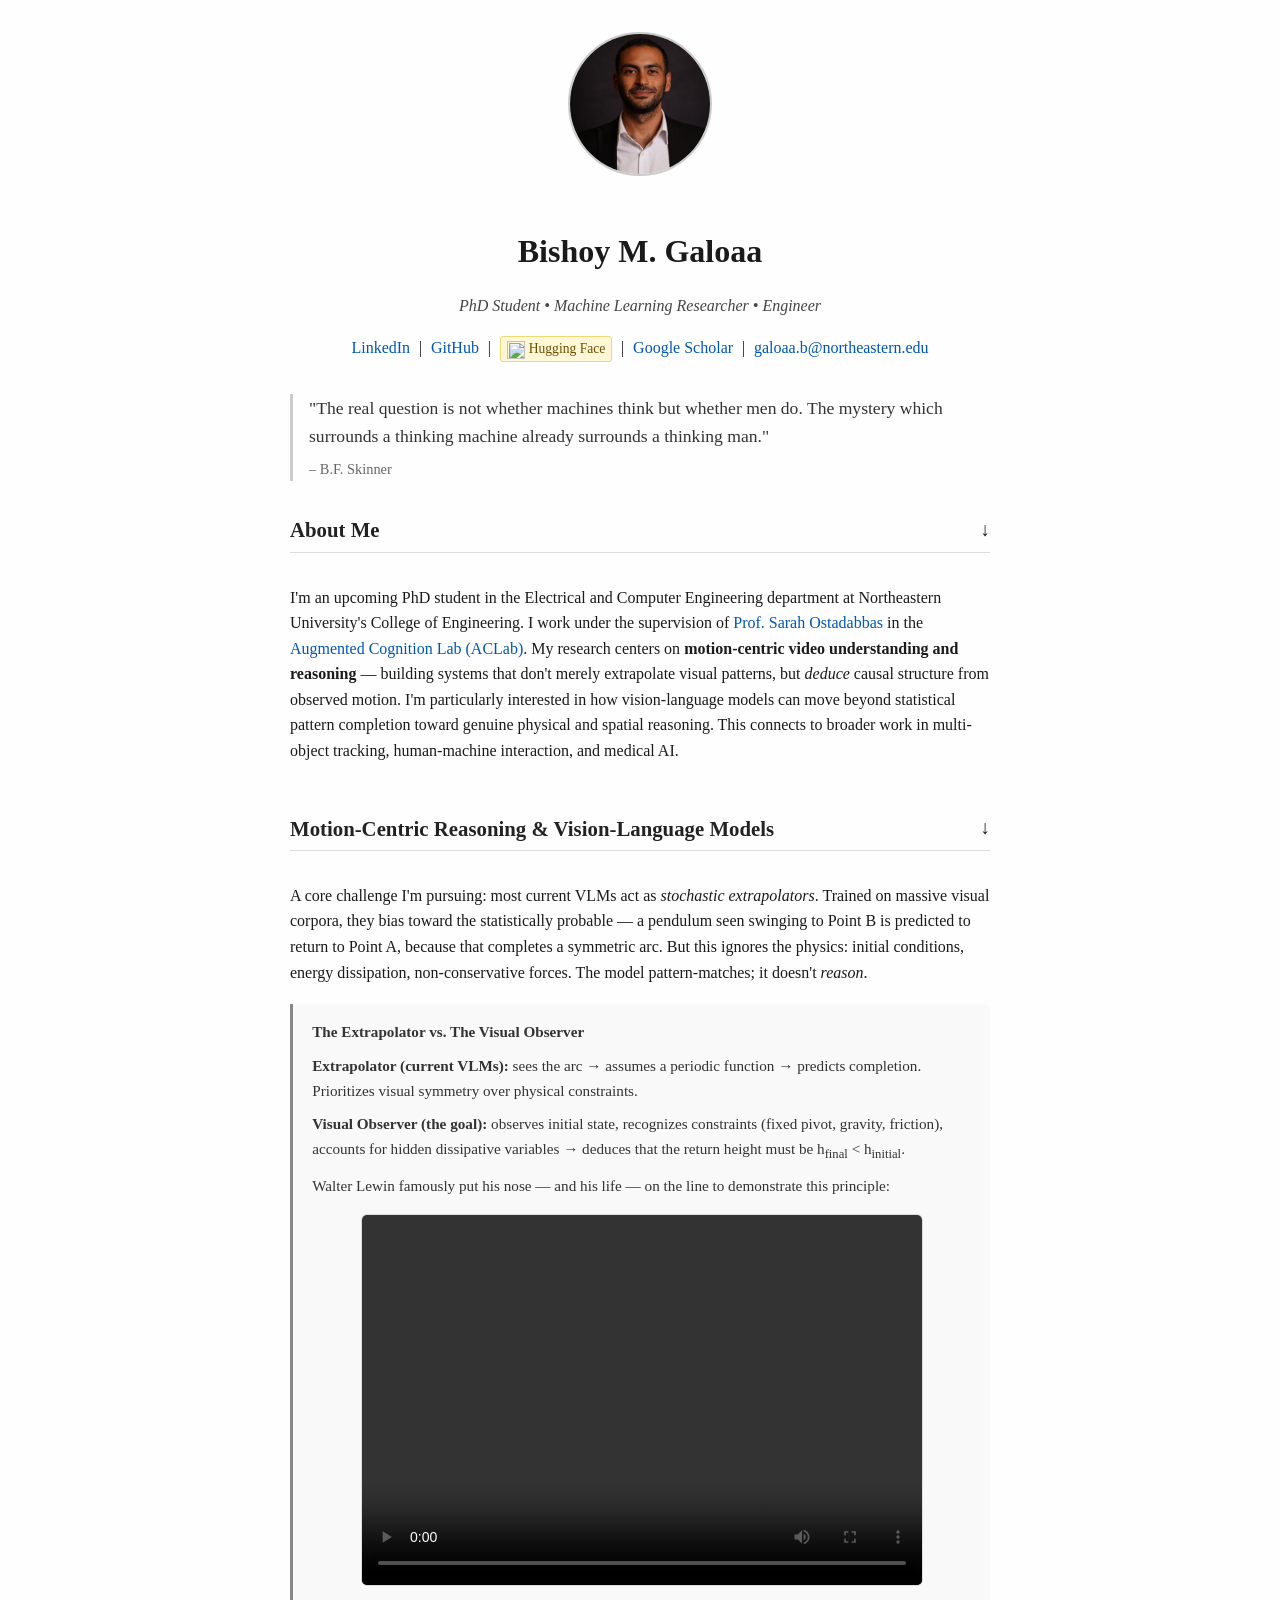
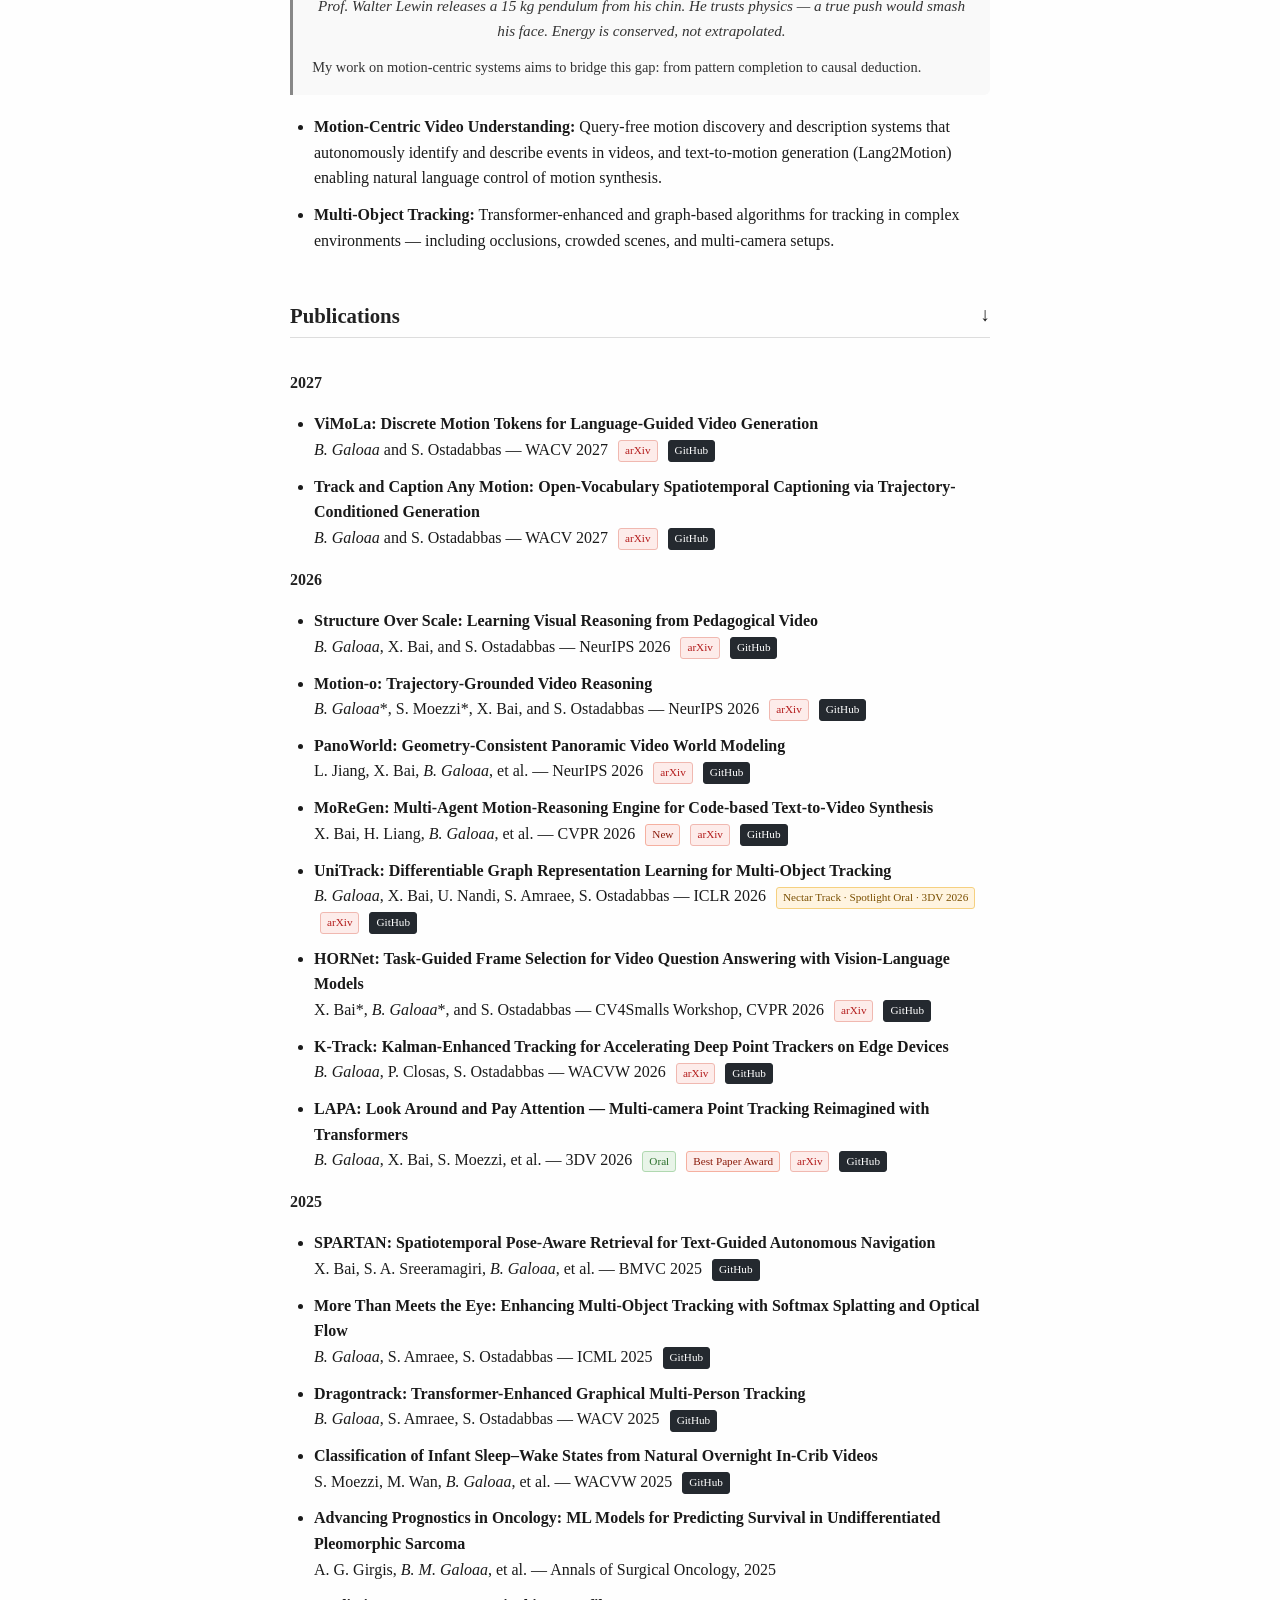
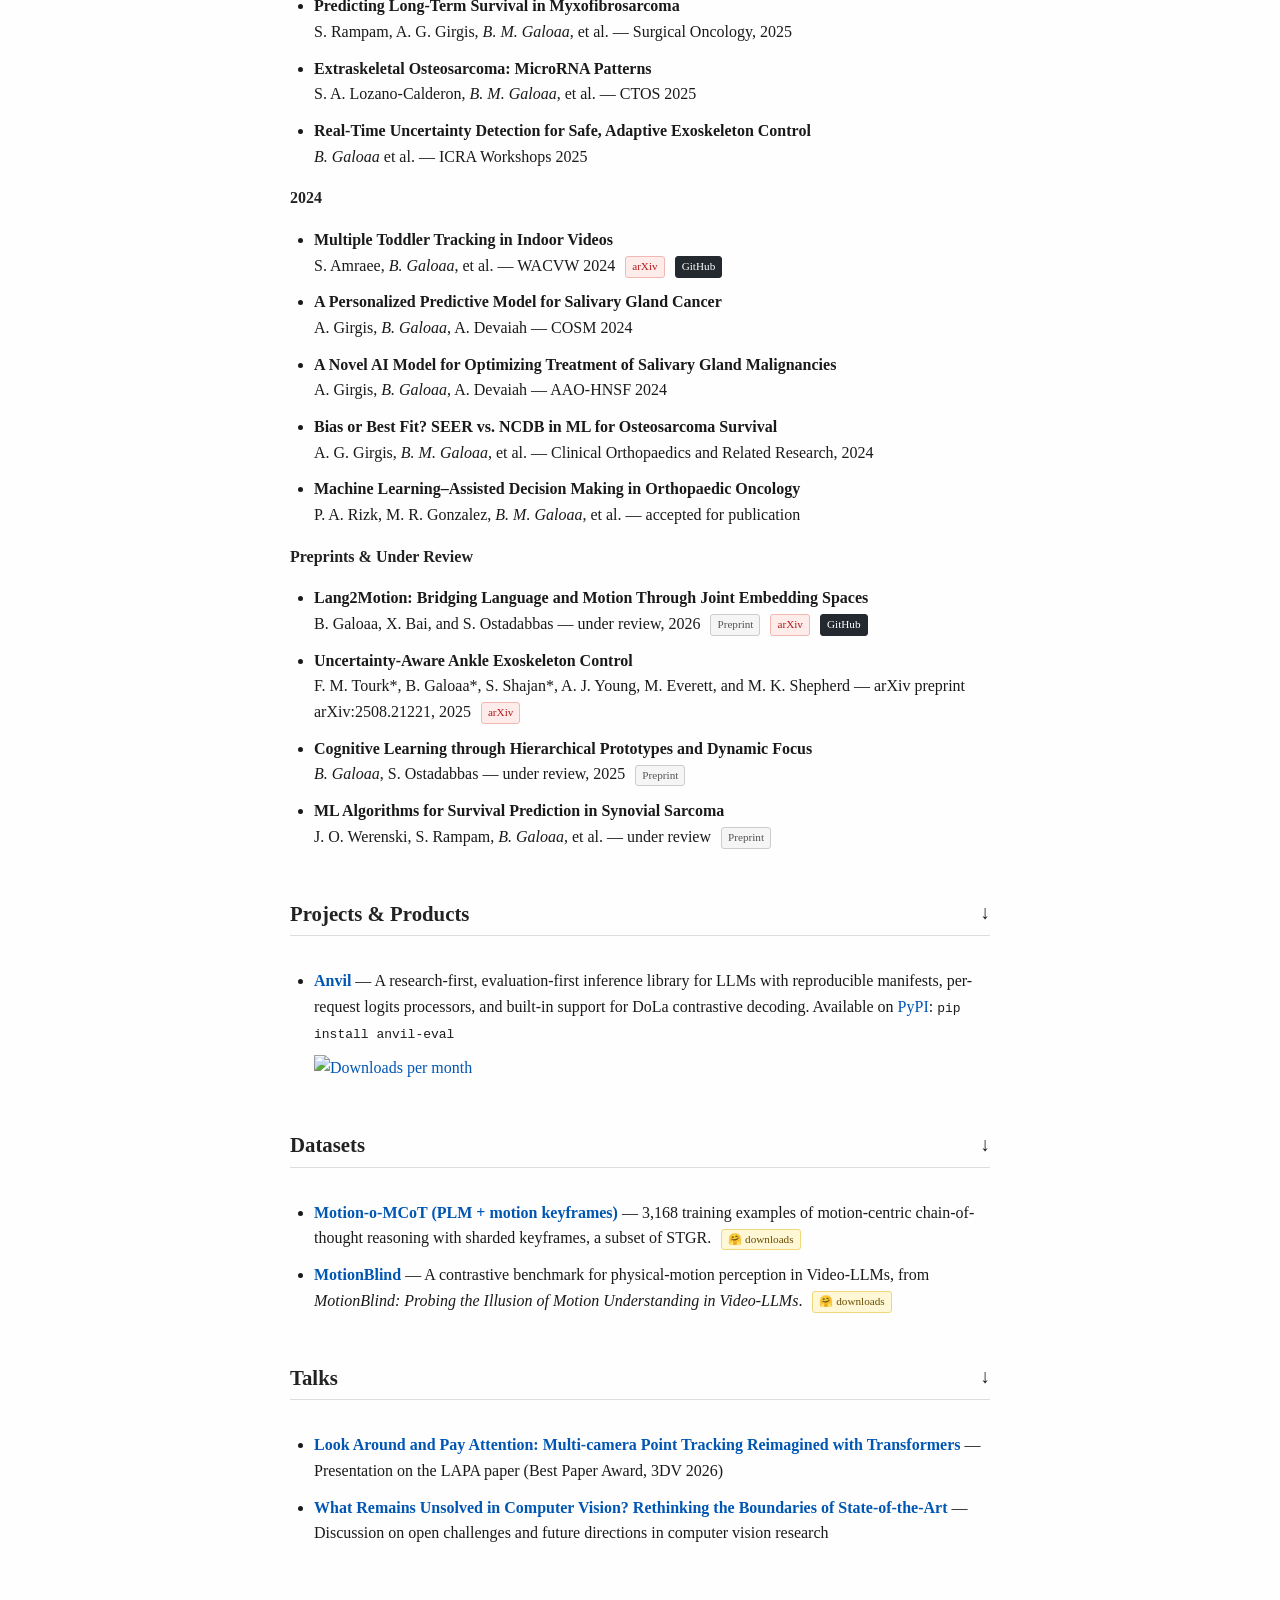
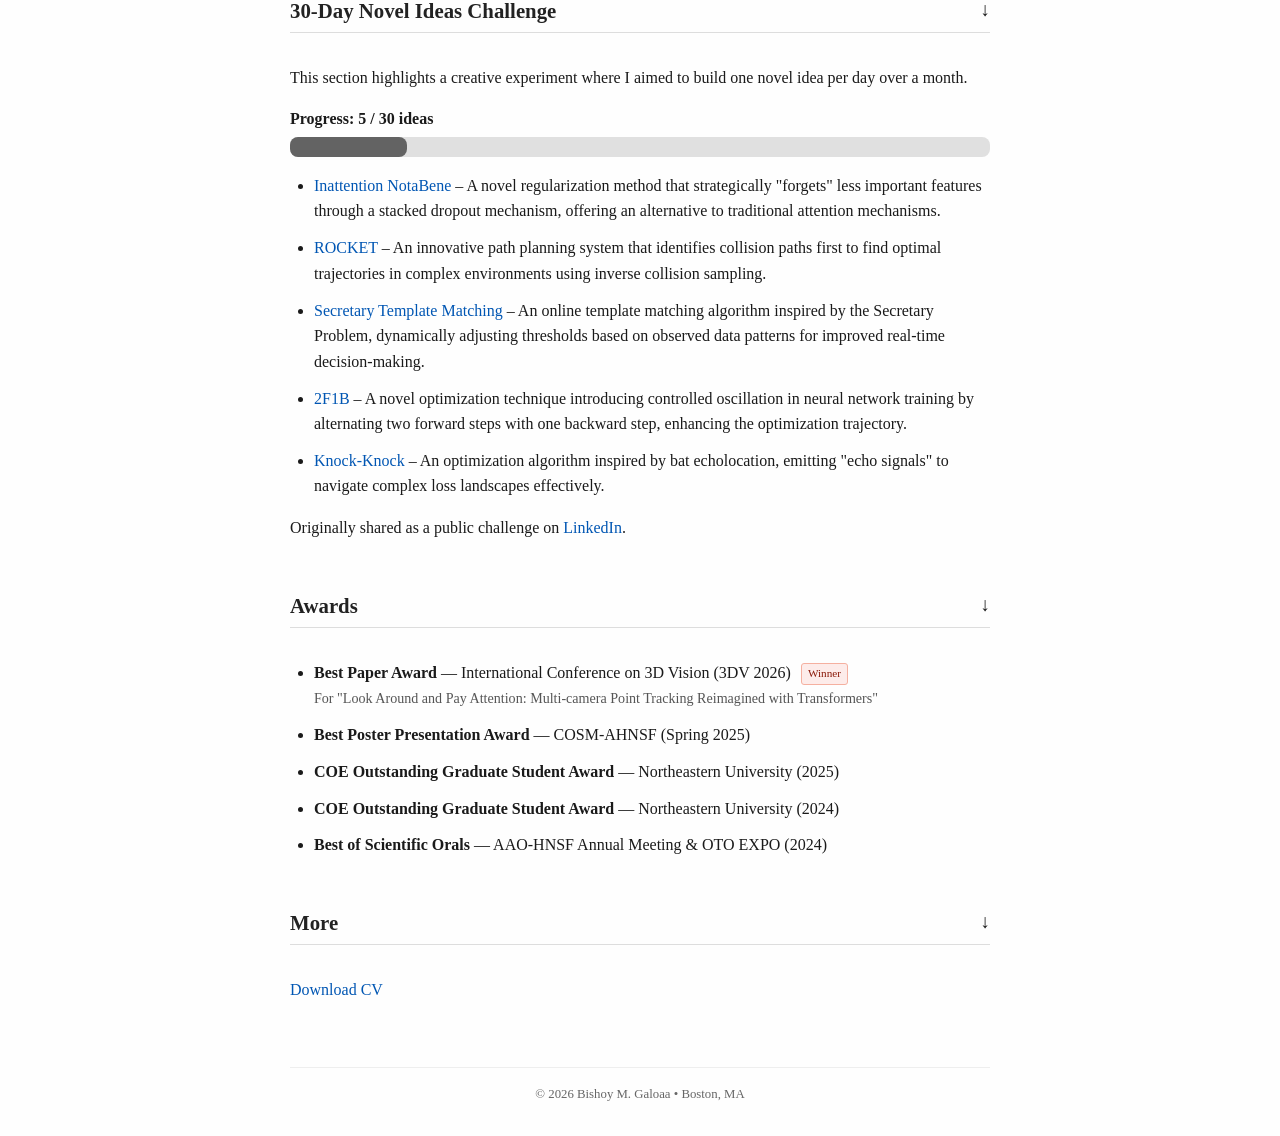
==== commit f9efa353: "Remove Project and HF badges from ViMoLa and TCAM entries Co-Authored-By: Claude Sonnet 5.5 <noreply" ====
--- a/index.html
+++ b/index.html
@@ -376,17 +376,13 @@
                     <strong>ViMoLa: Discrete Motion Tokens for Language-Guided Video Generation</strong><br>
                     <em>B. Galoaa</em> and S. Ostadabbas — WACV 2027
                     <a class="badge badge-link badge-arxiv" href="https://arxiv.org/abs/2610.25595" target="_blank">arXiv</a>
-                    <a class="badge badge-link" href="https://bishoymoussa.github.io/ViMoLa.io/" target="_blank">Project</a>
                     <a class="badge badge-link badge-github" href="https://github.com/ostadabbas/ViMoLa" target="_blank">GitHub</a>
-                    <a class="badge badge-link" href="https://huggingface.co/bishoygaloaa/ViMoLa" target="_blank">HF</a>
                 </li>
                 <li>
                     <strong>Track and Caption Any Motion: Open-Vocabulary Spatiotemporal Captioning via Trajectory-Conditioned Generation</strong><br>
                     <em>B. Galoaa</em> and S. Ostadabbas — WACV 2027
-                    <a class="badge badge-link" href="https://ostadabbas.github.io/TCAM.io/" target="_blank">Project</a>
                     <a class="badge badge-link badge-arxiv" href="https://arxiv.org/abs/2512.10607" target="_blank">arXiv</a>
                     <a class="badge badge-link badge-github" href="https://github.com/ostadabbas/TCAM-Track-and-Caption-Any-Motion" target="_blank">GitHub</a>
-                    <a class="badge badge-link" href="https://huggingface.co/bishoygaloaa/tcam" target="_blank">HF</a>
                 </li>
             </ul>
 
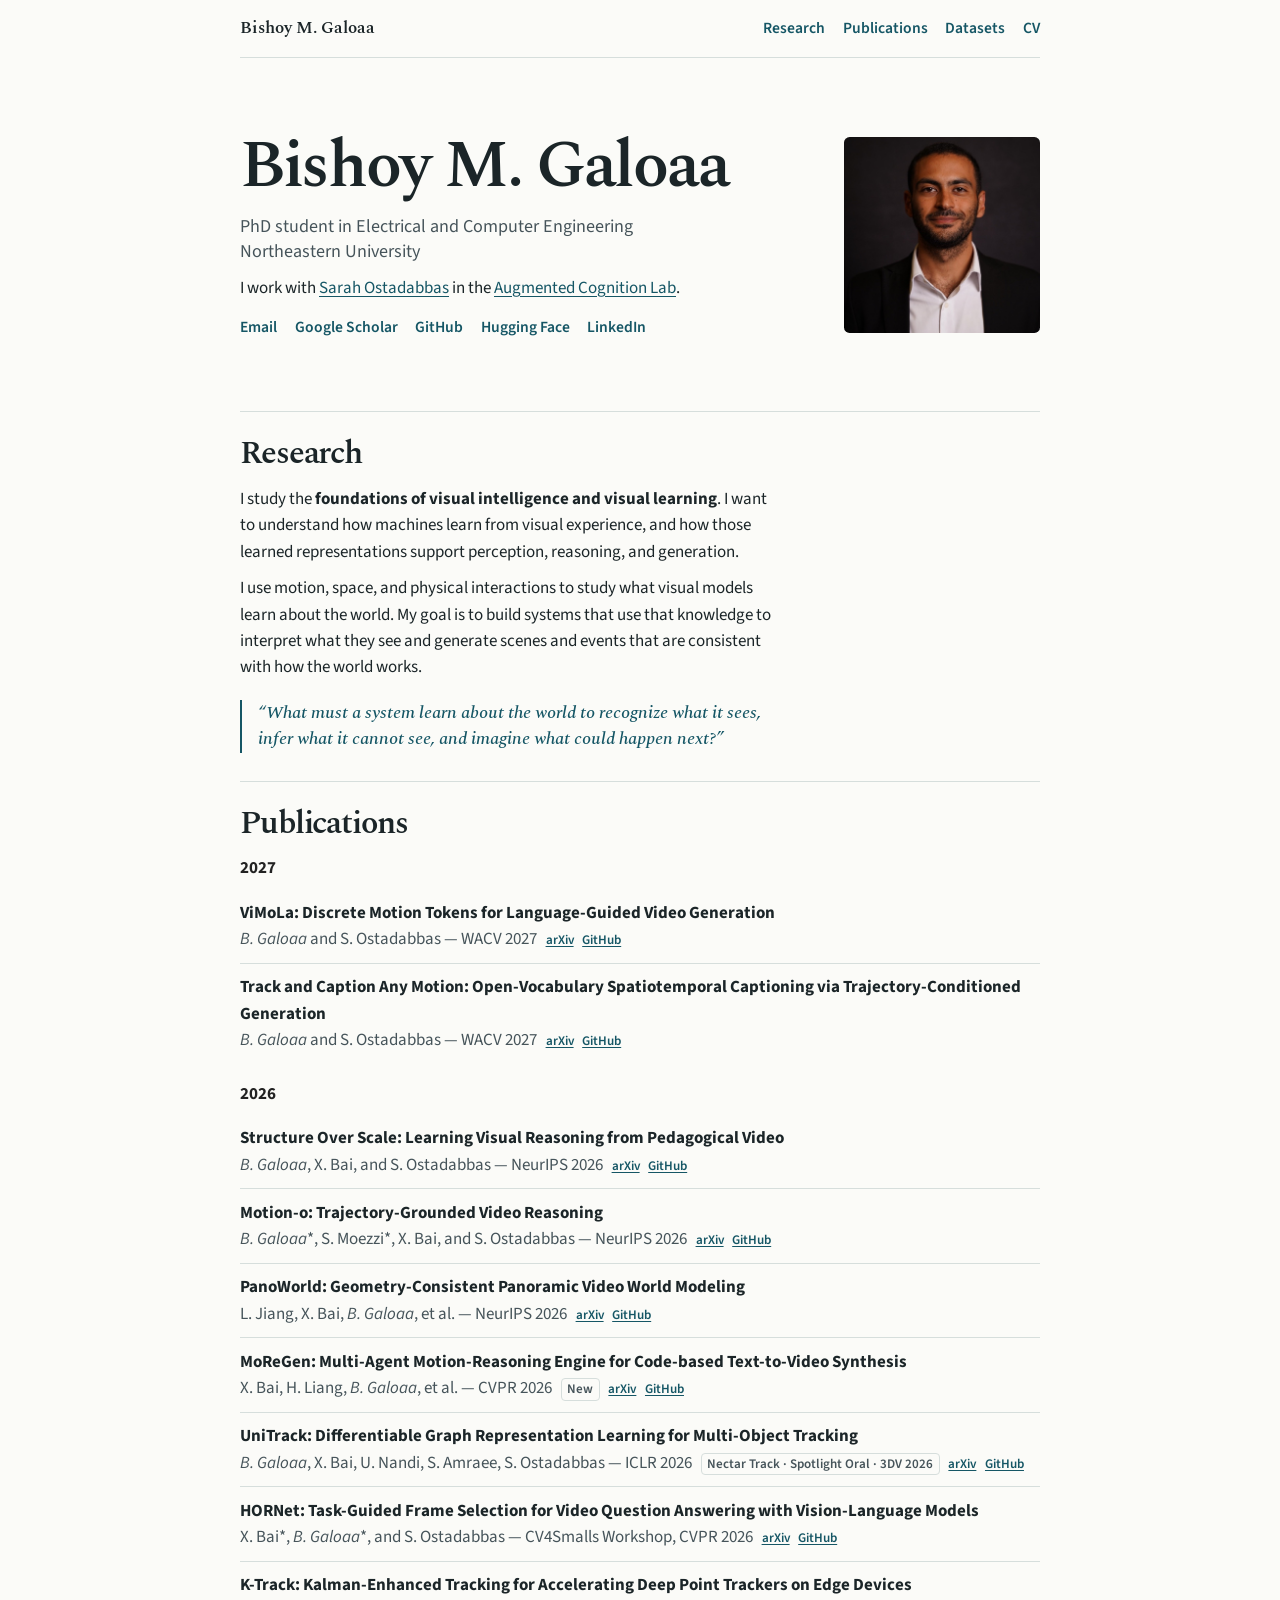
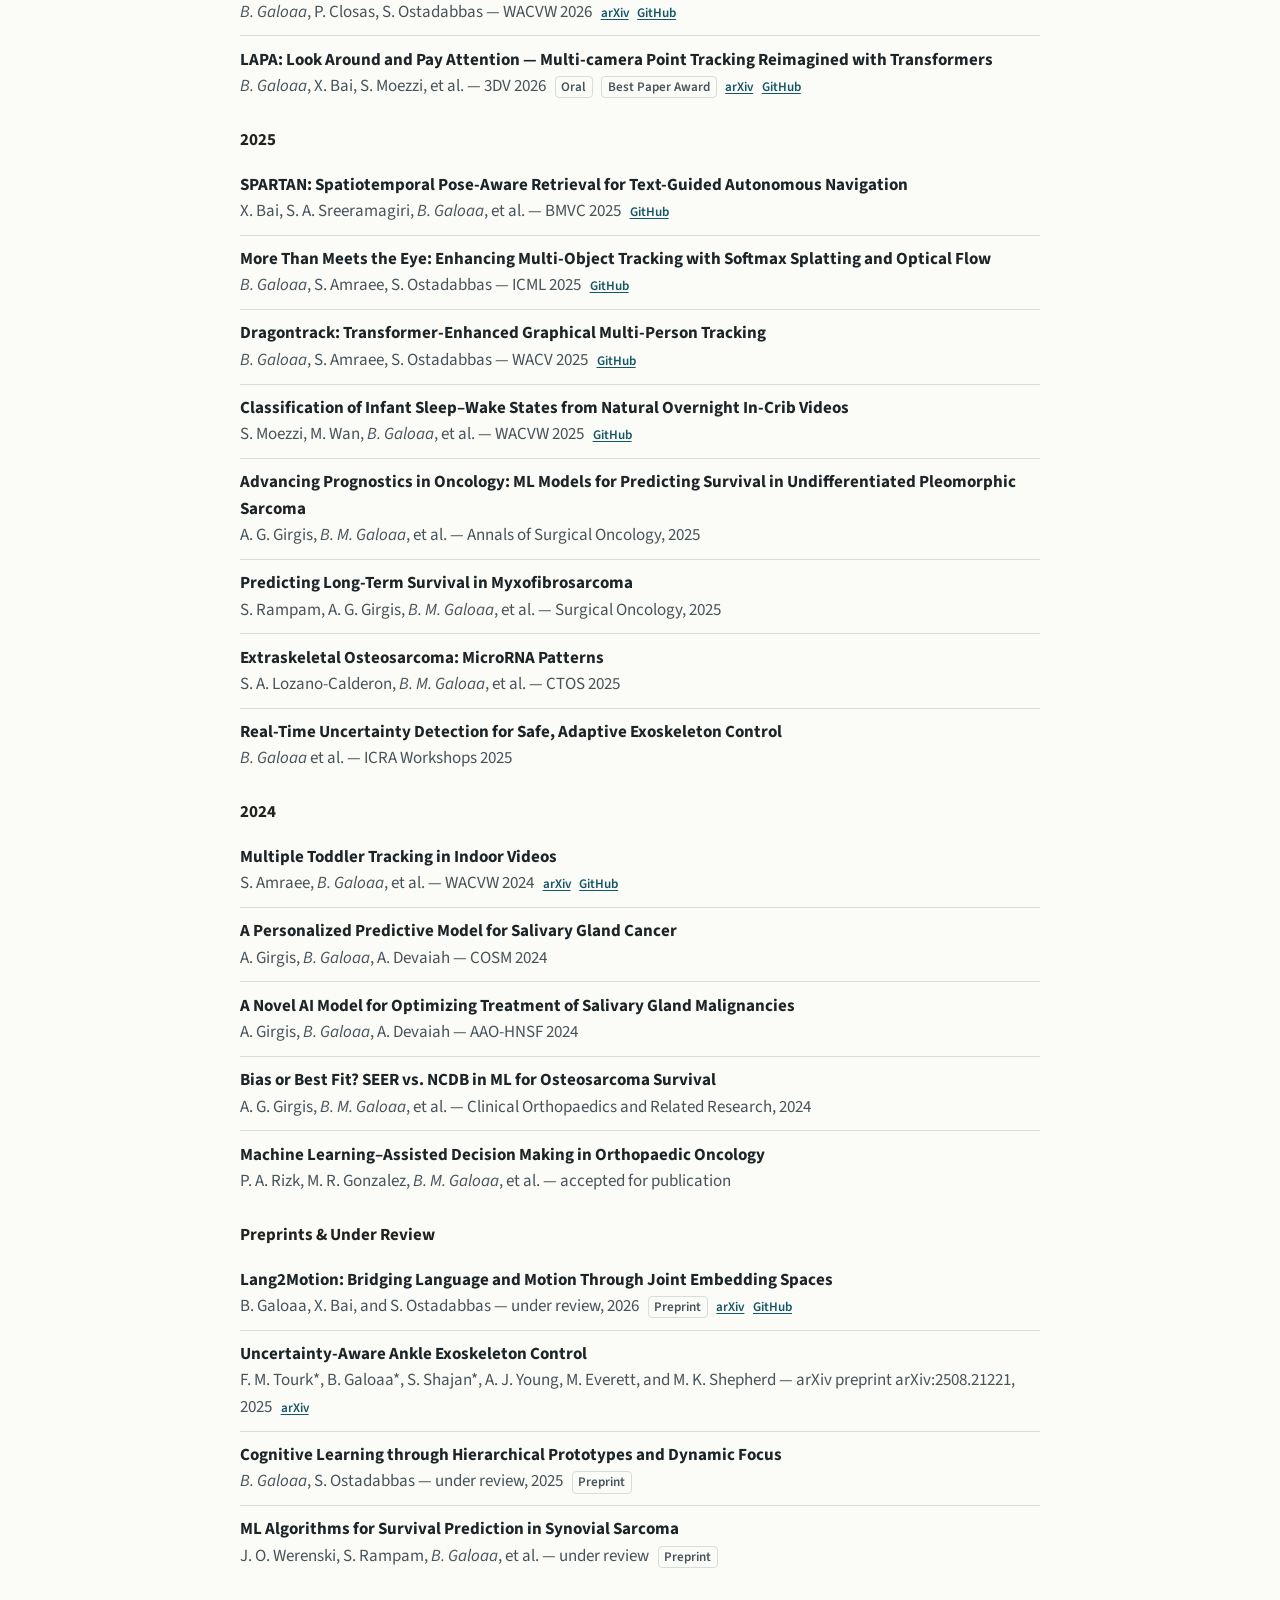
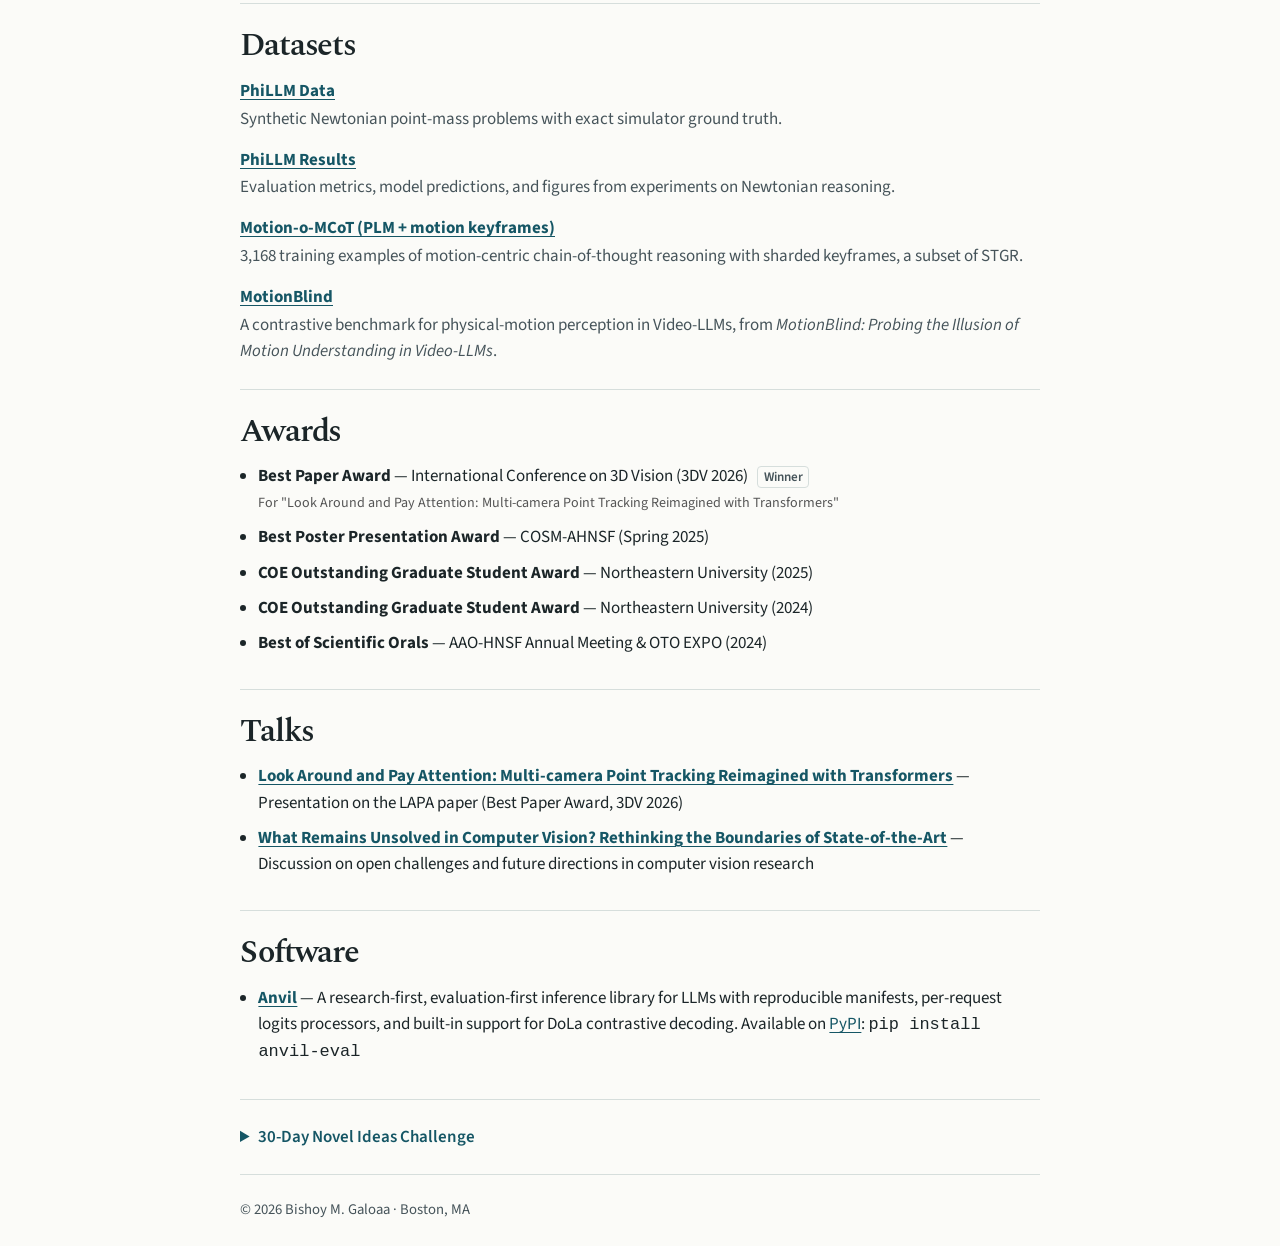
==== commit 753f7f58: "Refocus academic homepage on visual intelligence" ====
--- a/index.html
+++ b/index.html
@@ -4,7 +4,12 @@
 <meta charset="UTF-8">
 <meta name="viewport" content="width=device-width, initial-scale=1.0">
 <meta name="author" content="Bishoy M. Galoaa">
-<title>Bishoy Galoaa</title>
+<meta name="description" content="Bishoy M. Galoaa, PhD student at Northeastern University researching the foundations of visual intelligence and visual learning.">
+<title>Bishoy M. Galoaa | Visual Intelligence Research</title>
+<link rel="preconnect" href="https://fonts.googleapis.com">
+<link rel="preconnect" href="https://fonts.gstatic.com" crossorigin>
+<link rel="stylesheet" href="https://fonts.googleapis.com/css2?family=Source+Sans+3:wght@400;500;600;700&amp;family=Spectral:ital,wght@0,500;0,600;1,500&amp;display=swap">
+<link rel="stylesheet" href="style.css">
 <!-- Google tag (gtag.js) --> 
 <script async src="https://www.googletagmanager.com/gtag/js?id=G-4E8G468480"></script> 
 <script> 
@@ -13,363 +18,49 @@
 gtag('js', new Date()); 
 gtag('config', 'G-4E8G468480'); 
 </script>
-<style>
-/* Minimalist style for Bishoy Galoaa's academic site */
-body {
-    font-family: 'Georgia', serif;
-    color: #1a1a1a;
-    background-color: #fefefe;
-    line-height: 1.6;
-    margin: 0;
-    padding: 0;
-}
-
-main {
-    max-width: 700px;
-    margin: 0 auto;
-    padding: 2rem 1.5rem;
-}
-
-.hero {
-    text-align: center;
-    margin-bottom: 2rem;
-}
-
-.profile {
-    width: 140px;
-    height: 140px;
-    object-fit: cover;
-    border-radius: 50%;
-    border: 2px solid #ccc;
-    margin-bottom: 1rem;
-}
-
-h1 {
-    font-size: 2rem;
-    margin-bottom: 0.3rem;
-}
-
-.tagline {
-    font-style: italic;
-    color: #444;
-}
-
-.social-links {
-    margin: 1rem 0;
-}
-
-.social-links a {
-    margin: 0 0.3rem;
-}
-
-.quote {
-    font-size: 1.1rem;
-    margin: 2rem 0;
-    padding-left: 1rem;
-    border-left: 3px solid #ccc;
-    color: #333;
-    font-family: 'Palatino Linotype', serif;
-}
-
-.quote span {
-    display: block;
-    font-size: 0.9rem;
-    color: #666;
-    margin-top: 0.5rem;
-}
-
-section {
-    margin-bottom: 2rem;
-}
-
-.section-header {
-    cursor: pointer;
-    display: flex;
-    justify-content: space-between;
-    align-items: center;
-    border-bottom: 1px solid #ddd;
-    padding-bottom: 0.3rem;
-    margin-bottom: 1rem;
-}
-
-h2 {
-    font-size: 1.3rem;
-    color: #222;
-    margin: 0;
-}
-
-.toggle-icon {
-    font-size: 1.2rem;
-    transition: transform 0.3s ease;
-}
-
-.collapsed .toggle-icon {
-    transform: rotate(-90deg);
-}
-
-.section-content {
-    transition: max-height 0.5s ease, opacity 0.3s ease;
-    max-height: 1000px;
-    opacity: 1;
-    overflow: hidden;
-}
-
-.collapsed .section-content {
-    max-height: 0;
-    opacity: 0;
-    margin-top: 0;
-    margin-bottom: 0;
-}
-
-ul {
-    list-style: disc;
-    padding-left: 1.5rem;
-    overflow-wrap: break-word;
-    word-wrap: break-word;
-}
-
-li {
-    margin-bottom: 0.7rem;
-    max-width: 100%;
-    box-sizing: border-box;
-    word-wrap: break-word;
-    overflow-wrap: break-word;
-    hyphens: auto;
-}
-
-.section-content {
-    word-wrap: break-word;
-    overflow-wrap: break-word;
-    max-width: 100%;
-    box-sizing: border-box;
-}
-
-a {
-    color: #0056b3;
-    text-decoration: none;
-}
-
-a:hover {
-    text-decoration: underline;
-}
-
-.links ul {
-    list-style: none;
-    padding-left: 0;
-}
-
-.links li {
-    margin-bottom: 0.5rem;
-}
-
-footer {
-    text-align: center;
-    font-size: 0.8rem;
-    color: #666;
-    margin-top: 3rem;
-    padding-top: 1rem;
-    border-top: 1px solid #eee;
-}
-
-/* Enhanced interactive dropdown styles */
-.dropdown {
-    position: relative;
-    display: inline-block;
-    color: #0056b3;
-    border-bottom: 1px dotted #0056b3;
-    cursor: pointer;
-}
-
-.dropdown-text {
-    display: inline-block;
-    color: inherit;
-}
-
-.dropdown-content {
-    visibility: hidden;
-    position: absolute;
-    background-color: white;
-    min-width: 180px;
-    box-shadow: 0px 4px 12px rgba(0,0,0,0.15);
-    border-radius: 6px;
-    padding: 0;
-    z-index: 1;
-    opacity: 0;
-    transform: translateY(10px);
-    transition: opacity 0.3s, transform 0.3s;
-    left: 50%;
-    margin-left: -90px; /* Half of the min-width */
-    top: 100%;
-    margin-top: 8px;
-    overflow: hidden;
-}
-
-.dropdown-content:before {
-    content: '';
-    position: absolute;
-    top: -8px;
-    left: 50%;
-    margin-left: -8px;
-    width: 0;
-    height: 0;
-    border-left: 8px solid transparent;
-    border-right: 8px solid transparent;
-    border-bottom: 8px solid white;
-}
-
-.dropdown-content.active {
-    visibility: visible;
-    opacity: 1;
-    transform: translateY(0);
-}
-
-.dropdown-content a {
-    color: #0056b3;
-    padding: 12px 16px;
-    text-decoration: none;
-    display: block;
-    text-align: left;
-    border-bottom: 1px solid #f2f2f2;
-    transition: background-color 0.2s;
-}
-
-.dropdown-content a:last-child {
-    border-bottom: none;
-}
-
-.dropdown-content a:hover {
-    background-color: #f5f8fa;
-    text-decoration: none;
-}
-
-.dropdown-content a i {
-    margin-right: 8px;
-    opacity: 0.7;
-}
-
-.insight-box {
-    background: #f9f9f9;
-    border-left: 3px solid #888;
-    padding: 1rem 1.2rem;
-    margin: 1.2rem 0;
-    border-radius: 0 6px 6px 0;
-}
-.insight-box p { margin: 0 0 0.6rem 0; font-size: 0.95rem; color: #333; }
-.insight-box p:last-child { margin-bottom: 0; }
-.video-wrap {
-    position: relative;
-    padding-bottom: 56.25%;
-    height: 0;
-    overflow: hidden;
-    margin: 1rem auto 0.5rem auto;
-    border-radius: 6px;
-    border: 1px solid #ddd;
-    max-width: 560px;
-}
-.video-wrap video {
-    position: absolute;
-    top: 0; left: 0;
-    width: 100%; height: 100%;
-    border: 0;
-}
-.video-caption {
-    font-size: 0.82rem;
-    color: #555;
-    font-style: italic;
-    text-align: center;
-    margin-top: 0.3rem;
-}
-
-.badge {
-    display: inline-block;
-    font-size: 0.7rem;
-    font-family: 'Georgia', serif;
-    padding: 1px 6px;
-    border-radius: 3px;
-    margin-left: 6px;
-    vertical-align: middle;
-}
-.badge-oral { background: #e8f4e8; color: #2a6e2a; border: 1px solid #b0d8b0; }
-.badge-spotlight { background: #fff4e0; color: #7a4f00; border: 1px solid #f5d080; }
-.badge-nominee { background: #f0eaff; color: #4a2a8a; border: 1px solid #c5aff0; }
-.badge-preprint { background: #f5f5f5; color: #555; border: 1px solid #ccc; }
-.badge-link { text-decoration: none; }
-.badge-link:hover { text-decoration: underline; }
-.badge-arxiv { background: #fdecea; color: #b31b1b; border: 1px solid #f0b8b0; }
-.badge-github { background: #24292f; color: #fff; border: 1px solid #24292f; }
-.badge-hf { background: #fff7d6; color: #6b4e00; border: 1px solid #f0d878; }
-.badge-new { background: #fdecea; color: #8a1a0a; border: 1px solid #f5b0a0; }
-</style>
 </head>
 <body>
-<main>
-    <section class="hero">
-        <img src="resources/1727639612700.jpeg" alt="Bishoy Galoaa" class="profile">
-        <h1>Bishoy M. Galoaa</h1>
-        <p class="tagline">PhD Student • Machine Learning Researcher • Engineer</p>
-        <div class="social-links">
-            <a href="https://www.linkedin.com/in/bishoy-galoaa-153668149/" target="_blank">LinkedIn</a> |
-            <a href="https://github.com/bishoymoussa" target="_blank">GitHub</a> |
-            <a class="badge badge-link badge-hf" href="https://huggingface.co/bishoygaloaa" target="_blank" rel="noopener noreferrer" style="font-size: 0.85rem; white-space: nowrap;"><img src="https://huggingface.co/front/assets/huggingface_logo-noborder.svg" alt="" width="18" height="18" style="vertical-align: middle; margin-right: 4px;">Hugging Face</a> |
-            <a href="https://scholar.google.com/citations?user=tuwQ2GgAAAAJ&hl=en" target="_blank">Google Scholar</a> |
-            <a href="mailto:galoaa.b@northeastern.edu">galoaa.b@northeastern.edu</a>
-        </div>
-    </section>
-    
-    <blockquote class="quote">
-        "The real question is not whether machines think but whether men do. The mystery which surrounds a thinking machine already surrounds a thinking man."<br>
-        <span>– B.F. Skinner</span>
-    </blockquote>
-    
-    <section>
-        <div class="section-header" onclick="toggleSection(this.parentNode)">
-            <h2>About Me</h2>
-            <span class="toggle-icon">↓</span>
-        </div>
-        <div class="section-content">
-            <p>I'm an upcoming PhD student in the Electrical and Computer Engineering department at Northeastern University's College of Engineering. I work under the supervision of <a href="https://coe.northeastern.edu/people/ostadabbas-sarah/" target="_blank">Prof. Sarah Ostadabbas</a> in the <a href="https://ostadabbas.sites.northeastern.edu/" target="_blank">Augmented Cognition Lab (ACLab)</a>. My research centers on <strong>motion-centric video understanding and reasoning</strong> — building systems that don't merely extrapolate visual patterns, but <em>deduce</em> causal structure from observed motion. I'm particularly interested in how vision-language models can move beyond statistical pattern completion toward genuine physical and spatial reasoning. This connects to broader work in multi-object tracking, human-machine interaction, and medical AI.</p>
-        </div>
-    </section>
-    
-    <section>
-        <div class="section-header" onclick="toggleSection(this.parentNode)">
-            <h2>Motion-Centric Reasoning &amp; Vision-Language Models</h2>
-            <span class="toggle-icon">↓</span>
-        </div>
-        <div class="section-content">
-            <p>A core challenge I'm pursuing: most current VLMs act as <em>stochastic extrapolators</em>. Trained on massive visual corpora, they bias toward the statistically probable — a pendulum seen swinging to Point B is predicted to return to Point A, because that completes a symmetric arc. But this ignores the physics: initial conditions, energy dissipation, non-conservative forces. The model pattern-matches; it doesn't <em>reason</em>.</p>
-
-            <div class="insight-box">
-                <p><strong>The Extrapolator vs. The Visual Observer</strong></p>
-                <p><strong>Extrapolator (current VLMs):</strong> sees the arc → assumes a periodic function → predicts completion. Prioritizes visual symmetry over physical constraints.</p>
-                <p><strong>Visual Observer (the goal):</strong> observes initial state, recognizes constraints (fixed pivot, gravity, friction), accounts for hidden dissipative variables → deduces that the return height must be h<sub>final</sub> &lt; h<sub>initial</sub>.</p>
-                <p>Walter Lewin famously put his nose — and his life — on the line to demonstrate this principle:</p>
-                <div class="video-wrap">
-                    <video controls autoplay width="560" height="315">
-                        <source src="resources/motion_demo.mp4" type="video/mp4">
-                        Your browser does not support the video tag.
-                    </video>
-                </div>
-                <p class="video-caption">Prof. Walter Lewin releases a 15 kg pendulum from his chin. He trusts physics — a true push would smash his face. Energy is conserved, not extrapolated.</p>
-                <p style="margin-top:0.8rem; font-size:0.9rem;">My work on motion-centric systems aims to bridge this gap: from pattern completion to causal deduction.</p>
-            </div>
-
-            <ul>
-                <li><strong>Motion-Centric Video Understanding:</strong> Query-free motion discovery and description systems that autonomously identify and describe events in videos, and text-to-motion generation (Lang2Motion) enabling natural language control of motion synthesis.</li>
-                <li><strong>Multi-Object Tracking:</strong> Transformer-enhanced and graph-based algorithms for tracking in complex environments — including occlusions, crowded scenes, and multi-camera setups.</li>
-                <li><strong>Spatial Reasoning in VLMs:</strong> Learning structured spatial and counting reasoning from pedagogically-organized video content.</li>
-                <li><strong>Human-Machine Interaction:</strong> Motion analysis and uncertainty-aware anomaly detection for exoskeleton control and rehabilitation.</li>
-                <li><strong>Medical AI:</strong> Personalized prognostic models for oncology via interpretable machine learning.</li>
-            </ul>
-        </div>
-    </section>
-    
-    <section>
-        <div class="section-header" onclick="toggleSection(this.parentNode)">
-            <h2>Publications</h2>
-            <span class="toggle-icon">↓</span>
-        </div>
-        <div class="section-content" style="display: block; max-height: none; opacity: 1;">
+    <a class="skip-link" href="#main">Skip to content</a>
+    <nav class="site-nav" aria-label="Main navigation">
+        <a class="site-name" href="#top">Bishoy M. Galoaa</a>
+        <div class="nav-links">
+            <a href="#research">Research</a>
+            <a href="#publications">Publications</a>
+            <a href="#datasets">Datasets</a>
+            <a href="resources/CV_Bishoy_Galoaa_2026.pdf">CV</a>
+        </div>
+    </nav>
+
+<main id="main">
+    <header class="hero" id="top">
+        <div>
+            <h1>Bishoy M. Galoaa</h1>
+            <p class="affiliation">PhD student in Electrical and Computer Engineering<br>
+                Northeastern University</p>
+            <p class="bio">I work with <a href="https://coe.northeastern.edu/people/ostadabbas-sarah/">Sarah Ostadabbas</a> in the <a href="https://ostadabbas.sites.northeastern.edu/">Augmented Cognition Lab</a>.</p>
+            <ul class="profile-links" aria-label="Contact and profiles">
+                <li><a href="mailto:galoaa.b@northeastern.edu">Email</a></li>
+                <li><a href="https://scholar.google.com/citations?user=tuwQ2GgAAAAJ&amp;hl=en">Google Scholar</a></li>
+                <li><a href="https://github.com/bishoymoussa">GitHub</a></li>
+                <li><a href="https://huggingface.co/bishoygaloaa">Hugging Face</a></li>
+                <li><a href="https://www.linkedin.com/in/bishoy-galoaa-153668149/">LinkedIn</a></li>
+            </ul>
+        </div>
+        <img src="resources/1727639612700.jpeg" alt="Portrait of Bishoy Galoaa" class="profile" width="196" height="196">
+    </header>
+
+    <section id="research" aria-labelledby="research-heading">
+        <h2 id="research-heading">Research</h2>
+        <p class="research-statement">I study the <strong>foundations of visual intelligence and visual learning</strong>. I want to understand how machines learn from visual experience, and how those learned representations support perception, reasoning, and generation.</p>
+        <p class="research-statement">I use motion, space, and physical interactions to study what visual models learn about the world. My goal is to build systems that use that knowledge to interpret what they see and generate scenes and events that are consistent with how the world works.</p>
+        <blockquote class="quote">
+            <p>“What must a system learn about the world to recognize what it sees, infer what it cannot see, and imagine what could happen next?”</p>
+        </blockquote>
+    </section>
+
+    <section id="publications" aria-labelledby="publications-heading">
+        <h2 id="publications-heading">Publications</h2>
+        <div class="section-content">
             <p style="font-weight:bold; color:#222; margin-bottom:0.5rem;">2027</p>
             <ul>
                 <li>
@@ -509,86 +200,24 @@
         </div>
     </section>
 
-    <section>
-        <div class="section-header" onclick="toggleSection(this.parentNode)">
-            <h2>Projects & Products</h2>
-            <span class="toggle-icon">↓</span>
-        </div>
-        <div class="section-content">
-            <ul>
-                <li><strong><a href="https://github.com/bishoymoussa/anvil" target="_blank">Anvil</a></strong> — A research-first, evaluation-first inference library for LLMs with reproducible manifests, per-request logits processors, and built-in support for DoLa contrastive decoding. Available on <a href="https://pypi.org/project/anvil-eval/" target="_blank">PyPI</a>: <code>pip install anvil-eval</code>
-                <br><span style="margin-top: 0.5rem; display: inline-block;">
-                    <a href="https://pepy.tech/project/anvil-eval" target="_blank">
-                        <img src="https://static.pepy.tech/badge/anvil-eval/month" alt="Downloads per month" style="vertical-align: middle;">
-                    </a>
-                </span>
-                </li>
-            </ul>
-        </div>
-    </section>
-
-    <section>
-        <div class="section-header" onclick="toggleSection(this.parentNode)">
-            <h2>Datasets</h2>
-            <span class="toggle-icon">↓</span>
-        </div>
-        <div class="section-content">
-            <ul>
-                <li><strong><a href="https://huggingface.co/datasets/bishoygaloaa/Motion-o-MCoT-PLM-motion-keyframes" target="_blank">Motion-o-MCoT (PLM + motion keyframes)</a></strong> — 3,168 training examples of motion-centric chain-of-thought reasoning with sharded keyframes, a subset of STGR.
-                    <a class="badge badge-link badge-hf" href="https://huggingface.co/datasets/bishoygaloaa/Motion-o-MCoT-PLM-motion-keyframes" target="_blank" data-hf-dataset="bishoygaloaa/Motion-o-MCoT-PLM-motion-keyframes">🤗 downloads</a>
-                </li>
-                <li><strong><a href="https://huggingface.co/datasets/augmentedcognitionlab/MotionBlind" target="_blank">MotionBlind</a></strong> — A contrastive benchmark for physical-motion perception in Video-LLMs, from <em>MotionBlind: Probing the Illusion of Motion Understanding in Video-LLMs</em>.
-                    <a class="badge badge-link badge-hf" href="https://huggingface.co/datasets/augmentedcognitionlab/MotionBlind" target="_blank" data-hf-dataset="augmentedcognitionlab/MotionBlind">🤗 downloads</a>
-                </li>
-            </ul>
-        </div>
-    </section>
-
-    <section>
-        <div class="section-header" onclick="toggleSection(this.parentNode)">
-            <h2>Talks</h2>
-            <span class="toggle-icon">↓</span>
-        </div>
-        <div class="section-content">
-            <ul>
-                <li><strong><a href="https://www.youtube.com/watch?v=_YGwkrERpxs" target="_blank">Look Around and Pay Attention: Multi-camera Point Tracking Reimagined with Transformers</a></strong> — Presentation on the LAPA paper (Best Paper Award, 3DV 2026)</li>
-                <li><strong><a href="https://www.youtube.com/watch?v=UDscAJ-t8a0" target="_blank">What Remains Unsolved in Computer Vision? Rethinking the Boundaries of State-of-the-Art</a></strong> — Discussion on open challenges and future directions in computer vision research</li>
-            </ul>
-        </div>
-    </section>
-
-    <section>
-        <div class="section-header" onclick="toggleSection(this.parentNode)">
-            <h2>30-Day Novel Ideas Challenge</h2>
-            <span class="toggle-icon">↓</span>
-        </div>
-        <div class="section-content">
-            <p>This section highlights a creative experiment where I aimed to build one novel idea per day over a month.</p>
-    
-            <!-- Progress bar -->
-            <div style="margin: 1rem 0;">
-                <label for="progress" style="display: block; font-weight: bold; margin-bottom: 0.3rem;">Progress: 5 / 30 ideas</label>
-                <div style="background-color: #e0e0e0; border-radius: 8px; height: 20px; width: 100%;">
-                    <div style="width: 16.66%; background-color: #636363; height: 100%; border-radius: 8px;"></div>
-                </div>
-            </div>
-    
-            <ul>
-                <li><a href="https://github.com/bishoymoussa/inattention-notabene" target="_blank">Inattention NotaBene</a> – A novel regularization method that strategically "forgets" less important features through a stacked dropout mechanism, offering an alternative to traditional attention mechanisms.</li>
-                <li><a href="https://github.com/bishoymoussa/ROCKET" target="_blank">ROCKET</a> – An innovative path planning system that identifies collision paths first to find optimal trajectories in complex environments using inverse collision sampling.</li>
-                <li><a href="https://github.com/bishoymoussa/secretary-template-matching" target="_blank">Secretary Template Matching</a> – An online template matching algorithm inspired by the Secretary Problem, dynamically adjusting thresholds based on observed data patterns for improved real-time decision-making.</li>
-                <li><a href="https://github.com/bishoymoussa/2F1B" target="_blank">2F1B</a> – A novel optimization technique introducing controlled oscillation in neural network training by alternating two forward steps with one backward step, enhancing the optimization trajectory.</li>
-                <li><a href="https://github.com/bishoymoussa/knock-knock" target="_blank">Knock-Knock</a> – An optimization algorithm inspired by bat echolocation, emitting "echo signals" to navigate complex loss landscapes effectively.</li>
-            </ul>
-            <p>Originally shared as a public challenge on <a href="https://www.linkedin.com/in/bishoy-galoaa-153668149/" target="_blank">LinkedIn</a>.</p>
-        </div>
-    </section>
-    
-    <section>
-        <div class="section-header" onclick="toggleSection(this.parentNode)">
-            <h2>Awards</h2>
-            <span class="toggle-icon">↓</span>
-        </div>
+    <section id="datasets" aria-labelledby="datasets-heading">
+        <h2 id="datasets-heading">Datasets</h2>
+        <div class="section-content">
+            <ul class="resource-list">
+                <li><strong><a href="https://huggingface.co/datasets/bishoygaloaa/phillm-data">PhiLLM Data</a></strong>
+                    <p>Synthetic Newtonian point-mass problems with exact simulator ground truth.</p></li>
+                <li><strong><a href="https://huggingface.co/datasets/bishoygaloaa/phillm-results">PhiLLM Results</a></strong>
+                    <p>Evaluation metrics, model predictions, and figures from experiments on Newtonian reasoning.</p></li>
+                <li><strong><a href="https://huggingface.co/datasets/bishoygaloaa/Motion-o-MCoT-PLM-motion-keyframes">Motion-o-MCoT (PLM + motion keyframes)</a></strong>
+                    <p>3,168 training examples of motion-centric chain-of-thought reasoning with sharded keyframes, a subset of STGR.</p></li>
+                <li><strong><a href="https://huggingface.co/datasets/augmentedcognitionlab/MotionBlind">MotionBlind</a></strong>
+                    <p>A contrastive benchmark for physical-motion perception in Video-LLMs, from <em>MotionBlind: Probing the Illusion of Motion Understanding in Video-LLMs</em>.</p></li>
+            </ul>
+        </div>
+    </section>
+
+    <section id="awards" aria-labelledby="awards-heading">
+        <h2 id="awards-heading">Awards</h2>
         <div class="section-content">
             <ul>
                 <li><strong>Best Paper Award</strong> — International Conference on 3D Vision (3DV 2026)
@@ -601,67 +230,43 @@
             </ul>
         </div>
     </section>
-    
-    <section class="links">
-        <div class="section-header" onclick="toggleSection(this.parentNode)">
-            <h2>More</h2>
-            <span class="toggle-icon">↓</span>
-        </div>
-        <div class="section-content">
-            <ul>
-                <li><a href="resources/CV_Bishoy_Galoaa_2026.pdf">Download CV</a></li>
-                <!-- <li><a href="https://www.mgbmskoncology.org/" target="_blank">MGB MSK Oncology Tool</a></li> -->
-                <!-- <li><a href="https://cancercloudai.org/" target="_blank">CancerCloud AI</a></li> -->
-                <!-- <li><a href="mailto:galoaa.b@northeastern.edu">Email Me</a></li> -->
-            </ul>
-        </div>
-    </section>
-    
+
+    <section id="talks" aria-labelledby="talks-heading">
+        <h2 id="talks-heading">Talks</h2>
+        <div class="section-content">
+            <ul>
+                <li><strong><a href="https://www.youtube.com/watch?v=_YGwkrERpxs" target="_blank">Look Around and Pay Attention: Multi-camera Point Tracking Reimagined with Transformers</a></strong> — Presentation on the LAPA paper (Best Paper Award, 3DV 2026)</li>
+                <li><strong><a href="https://www.youtube.com/watch?v=UDscAJ-t8a0" target="_blank">What Remains Unsolved in Computer Vision? Rethinking the Boundaries of State-of-the-Art</a></strong> — Discussion on open challenges and future directions in computer vision research</li>
+            </ul>
+        </div>
+    </section>
+
+    <section id="projects" aria-labelledby="projects-heading">
+        <h2 id="projects-heading">Software</h2>
+        <div class="section-content">
+            <ul>
+                <li><strong><a href="https://github.com/bishoymoussa/anvil" target="_blank">Anvil</a></strong> — A research-first, evaluation-first inference library for LLMs with reproducible manifests, per-request logits processors, and built-in support for DoLa contrastive decoding. Available on <a href="https://pypi.org/project/anvil-eval/" target="_blank">PyPI</a>: <code>pip install anvil-eval</code>
+                </li>
+            </ul>
+        </div>
+    </section>
+
+    <details class="archive">
+        <summary>30-Day Novel Ideas Challenge</summary>
+            <p>I set out to develop one new idea per day for a month and published five ideas.</p>
+            <ul>
+                <li><a href="https://github.com/bishoymoussa/inattention-notabene" target="_blank">Inattention NotaBene</a> – A novel regularization method that strategically "forgets" less important features through a stacked dropout mechanism, offering an alternative to traditional attention mechanisms.</li>
+                <li><a href="https://github.com/bishoymoussa/ROCKET" target="_blank">ROCKET</a> – An innovative path planning system that identifies collision paths first to find optimal trajectories in complex environments using inverse collision sampling.</li>
+                <li><a href="https://github.com/bishoymoussa/secretary-template-matching" target="_blank">Secretary Template Matching</a> – An online template matching algorithm inspired by the Secretary Problem, dynamically adjusting thresholds based on observed data patterns for improved real-time decision-making.</li>
+                <li><a href="https://github.com/bishoymoussa/2F1B" target="_blank">2F1B</a> – A novel optimization technique introducing controlled oscillation in neural network training by alternating two forward steps with one backward step, enhancing the optimization trajectory.</li>
+                <li><a href="https://github.com/bishoymoussa/knock-knock" target="_blank">Knock-Knock</a> – An optimization algorithm inspired by bat echolocation, emitting "echo signals" to navigate complex loss landscapes effectively.</li>
+            </ul>
+            <p>Originally shared as a public challenge on <a href="https://www.linkedin.com/in/bishoy-galoaa-153668149/" target="_blank">LinkedIn</a>.</p>
+    </details>
+
     <footer>
-        &copy; 2026 Bishoy M. Galoaa • Boston, MA
+        &copy; 2026 Bishoy M. Galoaa · Boston, MA
     </footer>
 </main>
-
-<script>
-    // Function to toggle section collapse
-    function toggleSection(section) {
-        section.classList.toggle('collapsed');
-    }
-    
-    // Set up the Professor dropdown with click functionality
-    document.addEventListener('DOMContentLoaded', function() {
-        // Get the dropdown element
-        const professorDropdown = document.getElementById('professor-dropdown');
-        const professorDropdownContent = professorDropdown.querySelector('.dropdown-content');
-        
-        // Add click event to the dropdown
-        professorDropdown.addEventListener('click', function(event) {
-            // Stop event from bubbling up to parent elements
-            event.stopPropagation();
-            
-            // Toggle active class on dropdown content
-            professorDropdownContent.classList.toggle('active');
-        });
-        
-        // Make sure clicking links in the dropdown doesn't close sections
-        professorDropdownContent.addEventListener('click', function(event) {
-            // Stop propagation to prevent section toggle
-            event.stopPropagation();
-        });
-        
-        // Close dropdown when clicking elsewhere on the page
-        document.addEventListener('click', function() {
-            professorDropdownContent.classList.remove('active');
-        });
-    });
-</script>
-<script>
-document.querySelectorAll('[data-hf-dataset]').forEach(function(el){
-    fetch('https://huggingface.co/api/datasets/'+el.dataset.hfDataset)
-        .then(function(r){return r.json();})
-        .then(function(d){ if (typeof d.downloads==='number') el.textContent='🤗 '+d.downloads.toLocaleString()+' downloads'; })
-        .catch(function(){});
-});
-</script>
 </body>
-</html>+</html>
--- a/style.css
+++ b/style.css
@@ -0,0 +1,185 @@
+:root {
+    color-scheme: light;
+    --paper: #fbfbf8;
+    --ink: #1b2528;
+    --muted: #46545a;
+    --accent: #155665;
+    --rule: #d6dedc;
+    --measure: 50rem;
+    --serif: Spectral, Georgia, serif;
+    --sans: "Source Sans 3", system-ui, sans-serif;
+}
+
+* { box-sizing: border-box; }
+
+body {
+    margin: 0;
+    background: var(--paper);
+    color: var(--ink);
+    font: 1.0625rem/1.55 var(--sans);
+}
+
+a {
+    color: var(--accent);
+    text-decoration-thickness: .07em;
+    text-underline-offset: .18em;
+}
+
+a:hover { text-decoration-thickness: .13em; }
+:focus-visible { outline: 2px solid var(--accent); outline-offset: 4px; }
+
+.skip-link {
+    position: absolute;
+    top: .5rem;
+    left: 1rem;
+    padding: .45rem .75rem;
+    background: var(--paper);
+    transform: translateY(-200%);
+    z-index: 1;
+}
+
+.skip-link:focus { transform: none; }
+
+.site-nav, main {
+    width: min(calc(100% - 3rem), var(--measure));
+    margin-inline: auto;
+}
+
+.site-nav {
+    display: flex;
+    justify-content: space-between;
+    align-items: baseline;
+    flex-wrap: wrap;
+    gap: .35rem 1.5rem;
+    padding-block: .95rem;
+    border-bottom: 1px solid var(--rule);
+}
+
+.site-name {
+    color: var(--ink);
+    font-family: var(--serif);
+    font-weight: 600;
+}
+
+.site-nav a, .profile-links a { text-decoration: none; }
+.site-nav a:hover, .profile-links a:hover { text-decoration: underline; }
+
+.nav-links, .profile-links {
+    display: flex;
+    flex-wrap: wrap;
+    gap: .2rem 1.1rem;
+    font-size: .975rem;
+    font-weight: 600;
+}
+
+.hero {
+    display: grid;
+    grid-template-columns: minmax(0, 1fr) clamp(8rem, 23vw, 12.25rem);
+    gap: clamp(1.25rem, 5vw, 3rem);
+    align-items: center;
+    padding-block: clamp(2.5rem, 7vw, 4.5rem);
+}
+
+h1, h2 {
+    margin: 0;
+    font-family: var(--serif);
+    font-weight: 600;
+    line-height: 1.12;
+    letter-spacing: -.035em;
+}
+
+h1 { font-size: clamp(2.4rem, 7vw, 4.1rem); }
+h2 { font-size: clamp(1.65rem, 4vw, 2rem); margin-bottom: .85rem; }
+
+.affiliation {
+    margin: .65rem 0;
+    color: var(--muted);
+    font-size: 1.13rem;
+    line-height: 1.4;
+}
+
+.bio { margin: 0 0 .9rem; }
+.profile-links { list-style: none; padding: 0; margin: 0; }
+
+.profile {
+    display: block;
+    width: 100%;
+    height: auto;
+    aspect-ratio: 1;
+    object-fit: cover;
+    border-radius: .35rem;
+}
+
+main > section, .archive, footer {
+    border-top: 1px solid var(--rule);
+    padding-block: 1.5rem;
+}
+
+.research-statement {
+    max-width: 68ch;
+    margin: .65rem 0;
+}
+
+.quote {
+    max-width: 62ch;
+    margin: 1.2rem 0 .25rem;
+    padding-inline-start: 1rem;
+    border-inline-start: 2px solid var(--accent);
+    color: var(--accent);
+    font: italic 500 1.1rem/1.5 var(--serif);
+}
+
+.quote p { margin: 0; }
+
+.section-content ul, .archive ul { padding-inline-start: 1.15rem; }
+.section-content li, .archive li { margin-bottom: .55rem; }
+.section-content > p:first-child, .section-content > ul:first-child { margin-top: 0; }
+.section-content > :last-child { margin-bottom: 0; }
+
+#publications ul, .section-content .resource-list {
+    list-style: none;
+    padding-inline-start: 0;
+    margin-top: 0;
+}
+
+#publications li {
+    padding-block: .65rem;
+    margin: 0;
+    border-bottom: 1px solid var(--rule);
+    color: var(--muted);
+}
+
+#publications li:last-child { border-bottom: 0; }
+#publications li > strong { color: var(--ink); }
+.resource-list li { margin-bottom: .9rem; }
+.resource-list li:last-child { margin-bottom: 0; }
+.resource-list p { margin: .1rem 0 0; color: var(--muted); }
+
+.badge {
+    display: inline-block;
+    font-size: .82rem;
+    font-weight: 600;
+    margin-inline-start: .35rem;
+}
+
+span.badge {
+    padding-inline: .35rem;
+    border: 1px solid var(--rule);
+    border-radius: .25rem;
+    color: var(--muted);
+}
+
+a.badge { padding-block: .12rem; }
+.archive summary { cursor: pointer; color: var(--accent); font-weight: 600; }
+footer { font-size: .92rem; color: var(--muted); }
+
+@media (max-width: 34rem) {
+    .site-nav, main { width: calc(100% - 2rem); }
+
+    .hero {
+        grid-template-columns: 1fr;
+        gap: 1rem;
+    }
+
+    .profile { width: 7rem; grid-row: 1; }
+}
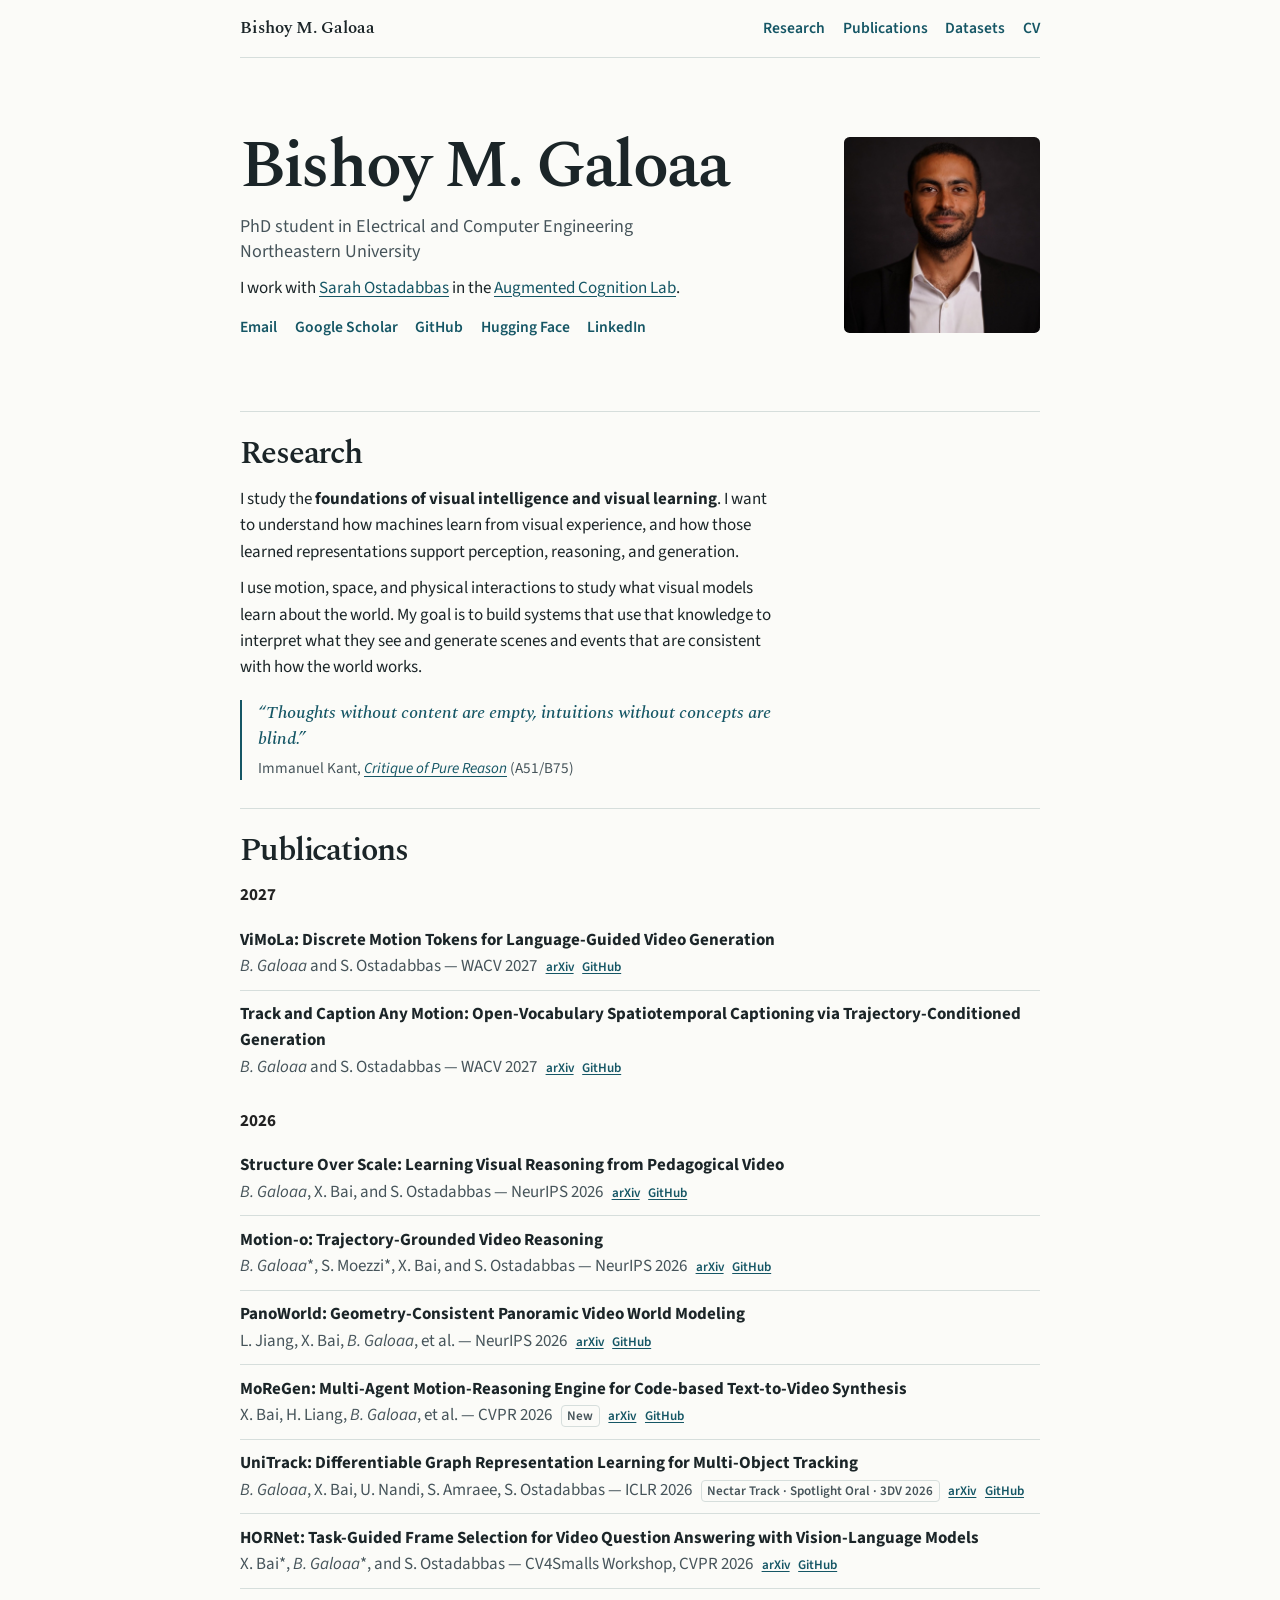
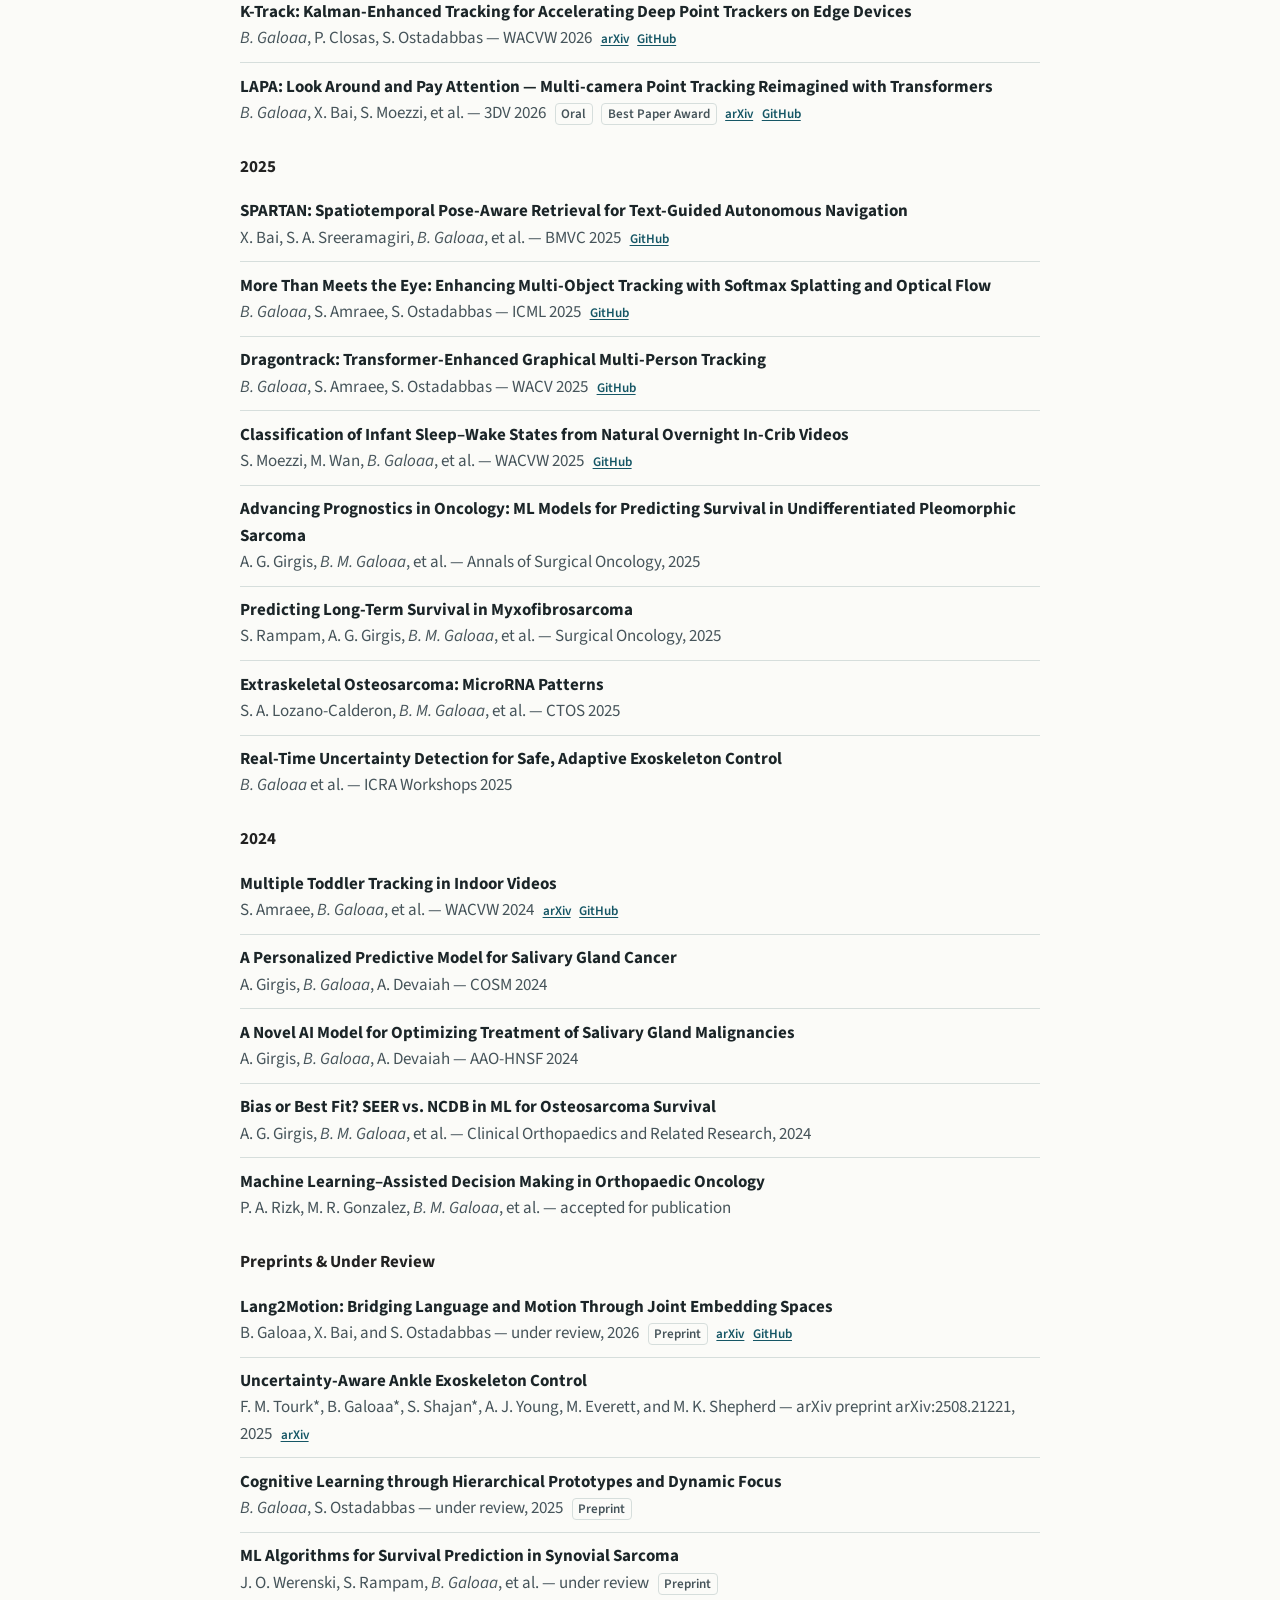
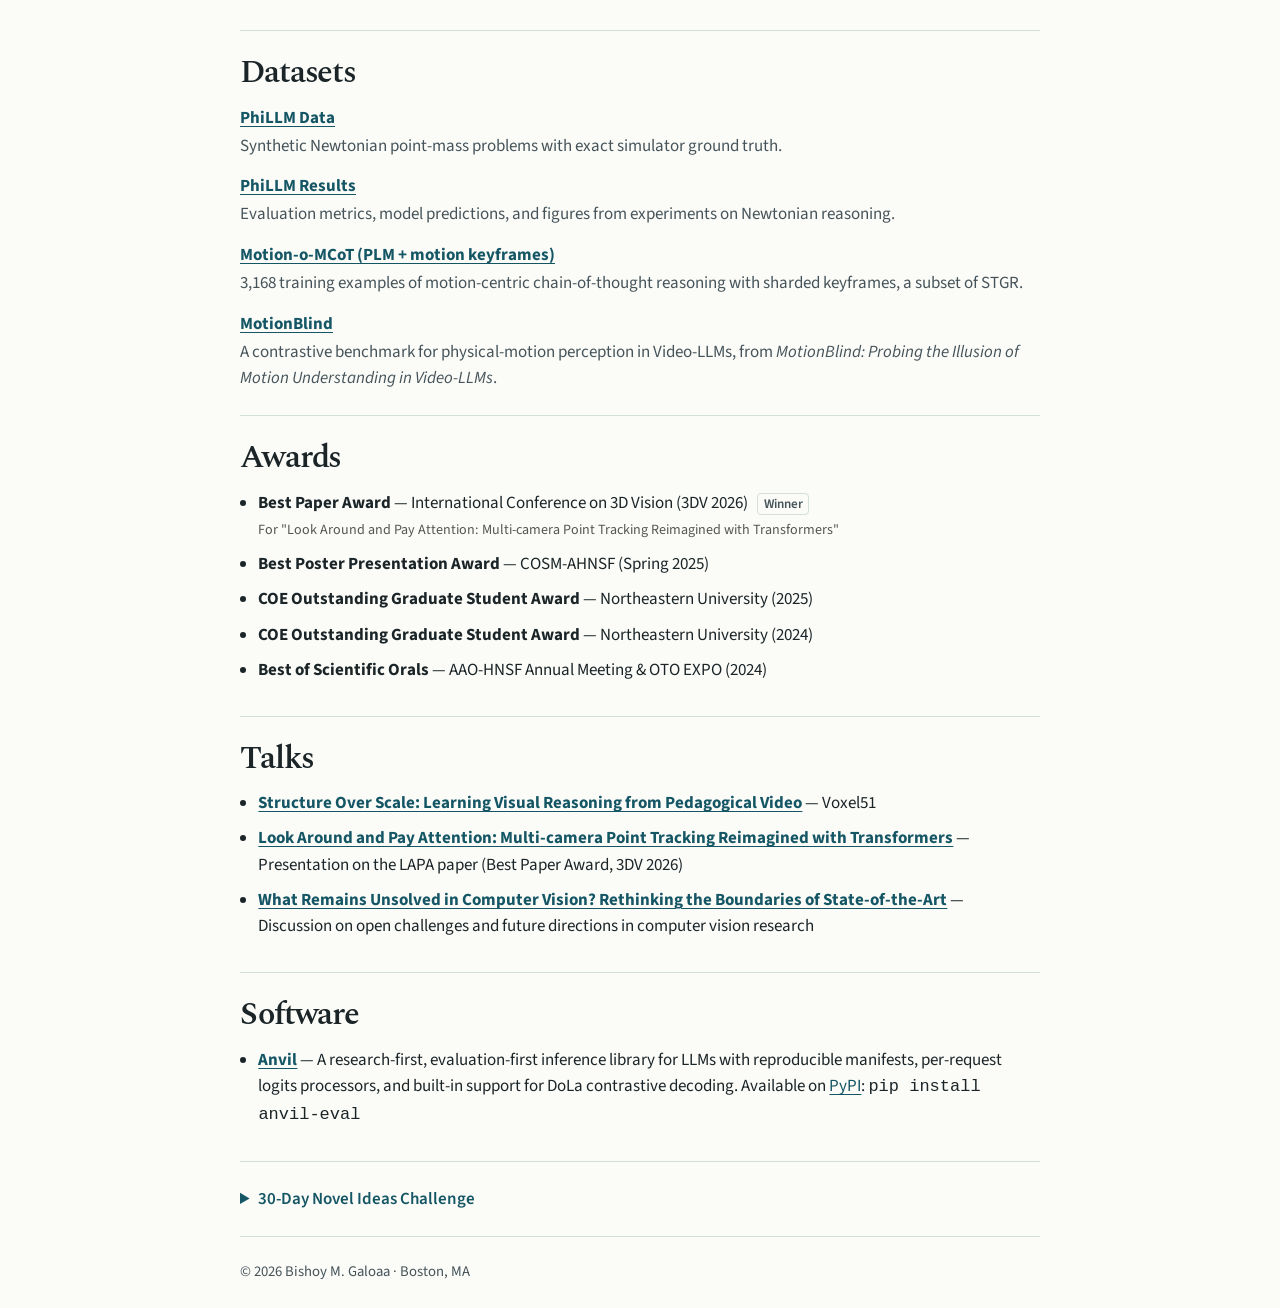
==== commit fb200f68: "Add sourced Kant quotation and Voxel51 talk" ====
--- a/index.html
+++ b/index.html
@@ -53,9 +53,12 @@
         <h2 id="research-heading">Research</h2>
         <p class="research-statement">I study the <strong>foundations of visual intelligence and visual learning</strong>. I want to understand how machines learn from visual experience, and how those learned representations support perception, reasoning, and generation.</p>
         <p class="research-statement">I use motion, space, and physical interactions to study what visual models learn about the world. My goal is to build systems that use that knowledge to interpret what they see and generate scenes and events that are consistent with how the world works.</p>
-        <blockquote class="quote">
-            <p>“What must a system learn about the world to recognize what it sees, infer what it cannot see, and imagine what could happen next?”</p>
-        </blockquote>
+        <figure class="quote">
+            <blockquote cite="https://cpb-us-w2.wpmucdn.com/u.osu.edu/dist/5/25851/files/2017/09/kant-first-critique-cambridge-1m89prv.pdf">
+                <p>“Thoughts without content are empty, intuitions without concepts are blind.”</p>
+            </blockquote>
+            <figcaption>Immanuel Kant, <cite><a href="https://cpb-us-w2.wpmucdn.com/u.osu.edu/dist/5/25851/files/2017/09/kant-first-critique-cambridge-1m89prv.pdf">Critique of Pure Reason</a></cite> (A51/B75)</figcaption>
+        </figure>
     </section>
 
     <section id="publications" aria-labelledby="publications-heading">
@@ -235,6 +238,7 @@
         <h2 id="talks-heading">Talks</h2>
         <div class="section-content">
             <ul>
+                <li><strong><a href="https://www.youtube.com/watch?v=QkU-mg5LzEM">Structure Over Scale: Learning Visual Reasoning from Pedagogical Video</a></strong> — Voxel51</li>
                 <li><strong><a href="https://www.youtube.com/watch?v=_YGwkrERpxs" target="_blank">Look Around and Pay Attention: Multi-camera Point Tracking Reimagined with Transformers</a></strong> — Presentation on the LAPA paper (Best Paper Award, 3DV 2026)</li>
                 <li><strong><a href="https://www.youtube.com/watch?v=UDscAJ-t8a0" target="_blank">What Remains Unsolved in Computer Vision? Rethinking the Boundaries of State-of-the-Art</a></strong> — Discussion on open challenges and future directions in computer vision research</li>
             </ul>
--- a/style.css
+++ b/style.css
@@ -129,7 +129,13 @@
     font: italic 500 1.1rem/1.5 var(--serif);
 }
 
-.quote p { margin: 0; }
+.quote blockquote, .quote p { margin: 0; }
+
+.quote figcaption {
+    margin-top: .35rem;
+    color: var(--muted);
+    font: .95rem/1.4 var(--sans);
+}
 
 .section-content ul, .archive ul { padding-inline-start: 1.15rem; }
 .section-content li, .archive li { margin-bottom: .55rem; }
